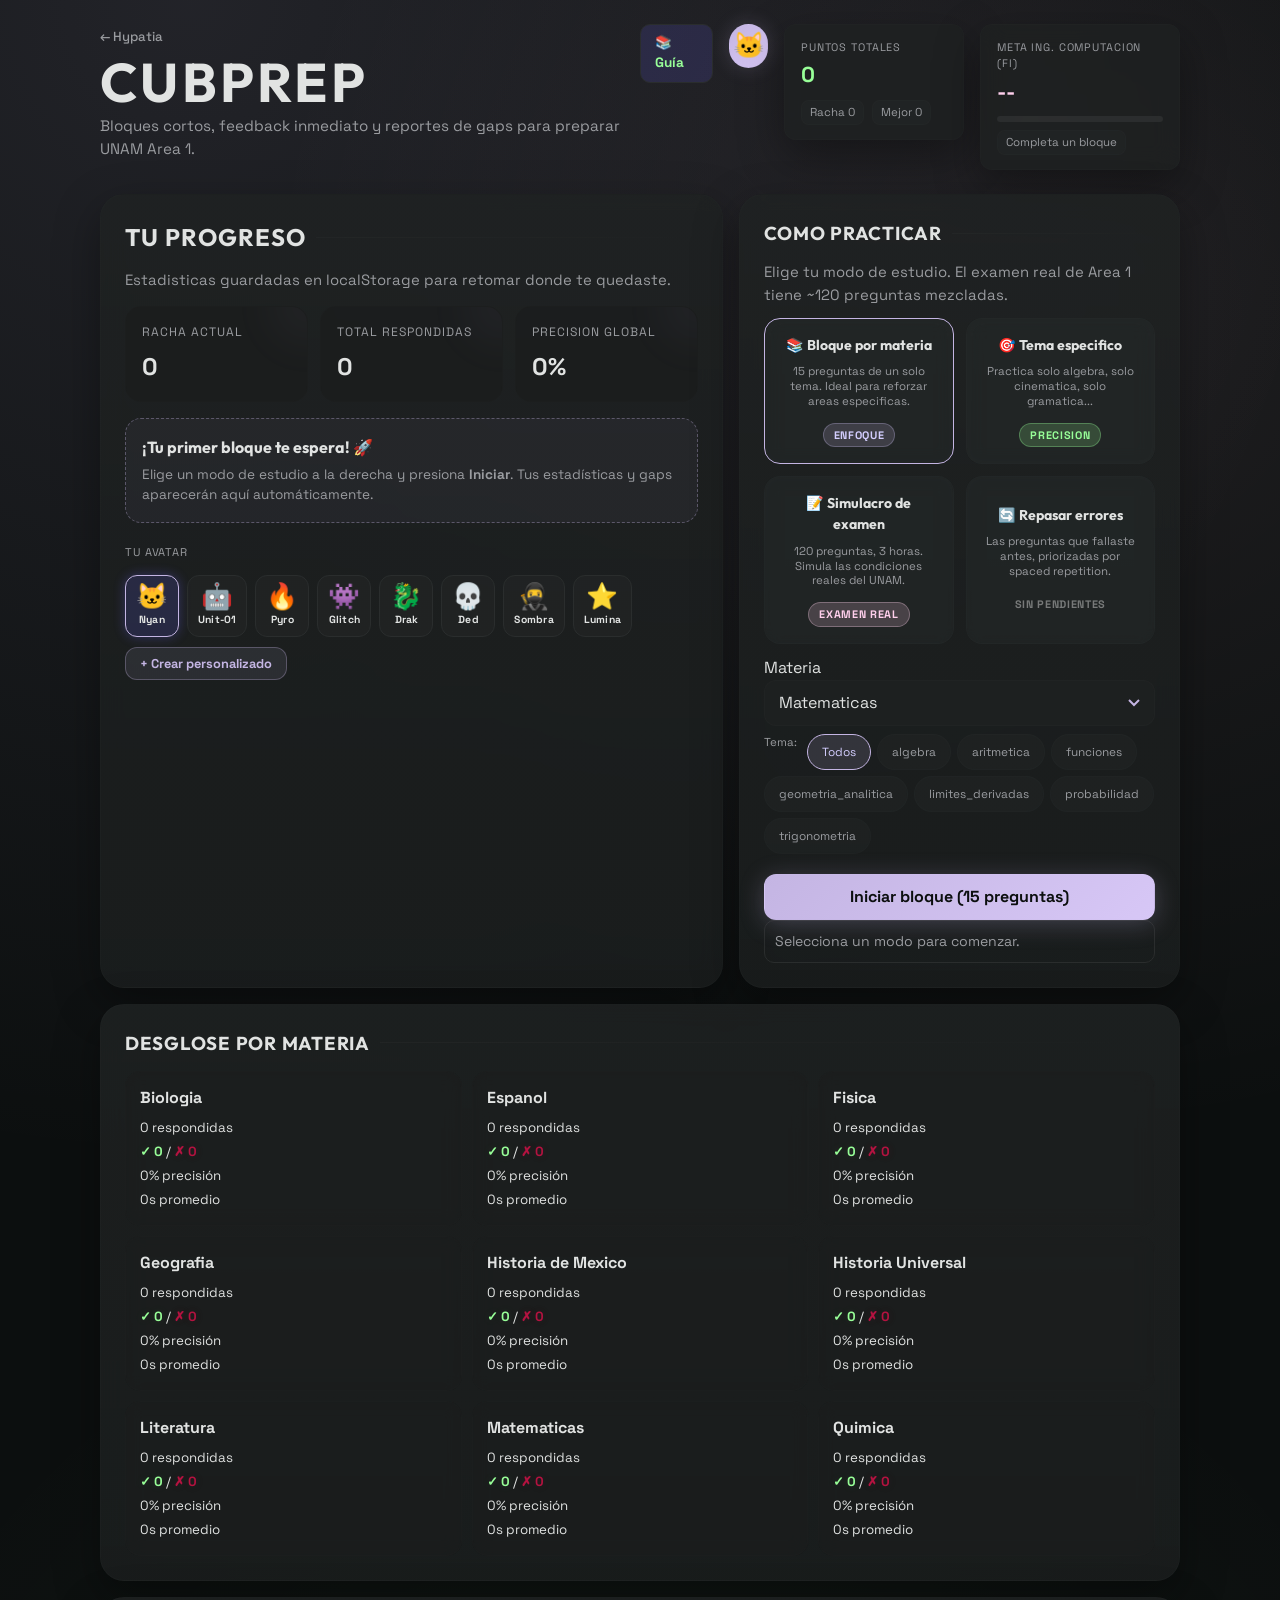
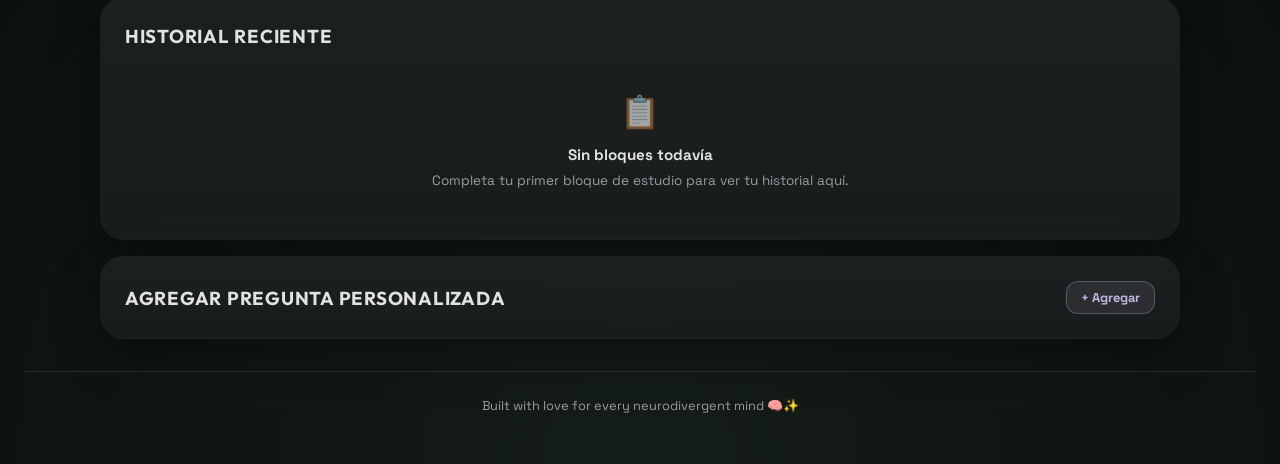
==== CubPrep/index.html @ 12e4cba6 "ref(engine): extraer motor compartido shared/engine.{css,js} Los tres módulos duplicaban el mismo en" ====
<!doctype html>
<html lang="es">
<head>
  <meta charset="UTF-8">
  <meta name="viewport" content="width=device-width, initial-scale=1.0">
  <title>CubPrep | UNAM Area 1</title>
  <link rel="icon" href="../favicon.ico" sizes="any">
  <link rel="icon" href="../favicon.svg" type="image/svg+xml">
  <link rel="apple-touch-icon" href="../apple-touch-icon.png">
  <link rel="preconnect" href="https://fonts.googleapis.com">
  <link rel="preconnect" href="https://fonts.gstatic.com" crossorigin>
  <link href="https://fonts.googleapis.com/css2?family=Outfit:wght@900&family=Space+Grotesk:wght@400;500;700&display=swap" rel="stylesheet">
  <link rel="stylesheet" href="../shared/engine.css">
</head>
<body>
  <div class="app-shell">
    <header class="topbar">
      <div class="brand">
        <a href="../index.html" class="back-home-link">← Hypatia</a>
        <h1><a href="../index.html">CubPrep</a></h1>
        <p>Bloques cortos, feedback inmediato y reportes de gaps para preparar UNAM Area 1.</p>
      </div>
      <a href="study-guide.html" class="study-guide-link" title="Guía de Estudio con Videos" target="_blank">📚 Guía</a>
      <div id="topbar-avatar" class="topbar-avatar" title="Tu avatar" aria-hidden="true">🐱</div>
      <div class="points-chip">
        <small>Puntos totales</small>
        <strong id="top-total-points">0</strong>
        <div class="chip-row">
          <span id="top-streak-pill" class="chip-pill">Racha 0</span>
          <span id="top-best-pill" class="chip-pill">Mejor 0</span>
        </div>
      </div>
      <div class="target-chip">
        <small>Meta Ing. Computacion (FI)</small>
        <strong id="target-score">--</strong>
        <div class="target-bar">
          <div id="target-bar-fill" class="target-bar-fill low"></div>
        </div>
        <div class="chip-row">
          <span id="target-label" class="chip-pill">Completa un bloque</span>
        </div>
      </div>
    </header>

    <main>
      <section id="home-screen" class="screen active">
        <div class="grid">
          <article class="panel summary-panel">
            <h2>Tu progreso</h2>
            <p>Estadisticas guardadas en localStorage para retomar donde te quedaste.</p>
            <div class="stats-grid">
              <div class="stat-card">
                <span>Racha actual</span>
                <strong id="stat-streak">0</strong>
              </div>
              <div class="stat-card">
                <span>Total respondidas</span>
                <strong id="stat-answered">0</strong>
              </div>
              <div class="stat-card">
                <span>Precision global</span>
                <strong id="stat-accuracy">0%</strong>
              </div>
            </div>
            <div id="onboarding-nudge" class="onboarding-nudge" style="display:none;">
              <h4>¡Tu primer bloque te espera! 🚀</h4>
              <p>Elige un modo de estudio a la derecha y presiona <strong>Iniciar</strong>. Tus estadísticas y gaps aparecerán aquí automáticamente.</p>
            </div>

            <!-- Avatar picker -->
            <div style="margin-top:16px;">
              <small style="color:var(--muted);text-transform:uppercase;letter-spacing:0.08em;font-size:0.7rem;">Tu avatar</small>
              <div id="avatar-picker" class="avatar-picker"></div>

              <!-- Custom avatar creator -->
              <div id="custom-avatar-creator" class="custom-avatar-creator" style="display:none;">
                <h4>✨ Crear avatar personalizado</h4>
                <div class="custom-avatar-controls">
                  <input id="custom-avatar-emoji" class="emoji-input" type="text" maxlength="2" value="🐱" placeholder="🐱">
                  <input id="custom-avatar-name" class="name-input" type="text" maxlength="20" placeholder="Nombre de tu avatar">
                  <button id="randomize-name-btn" class="randomize-btn" type="button">🎲 Aleatorio</button>
                  <button id="apply-custom-avatar-btn" class="apply-avatar-btn" type="button">Aplicar</button>
                </div>
                <!-- Quick emoji grid -->
                <div id="emoji-grid" class="emoji-grid"></div>
              </div>

              <button id="toggle-custom-avatar-btn" class="toggle-btn" style="margin-top:10px;" type="button">+ Crear personalizado</button>
            </div>

            <div id="trend-section" style="margin-top:14px;display:none;">
              <small style="color:var(--muted);text-transform:uppercase;letter-spacing:0.08em;font-size:0.7rem;">Tendencia (ultimos 5 bloques)</small>
              <div id="trend-bars" style="display:flex;gap:4px;align-items:flex-end;height:32px;margin-top:6px;"></div>
              <div id="trend-values" style="display:flex;gap:4px;margin-top:4px;"></div>
            </div>
            <div id="weakness-section" style="margin-top:14px;display:none;">
              <small style="color:var(--muted);text-transform:uppercase;letter-spacing:0.08em;font-size:0.7rem;">Temas debiles</small>
              <ul id="weakness-list" class="list" style="margin-top:6px;"></ul>
            </div>

            <!-- Gap visualization by subject -->
            <div id="gap-section" style="margin-top:16px;display:none;">
              <small style="color:var(--muted);text-transform:uppercase;letter-spacing:0.08em;font-size:0.7rem;">Precision por materia</small>
              <div id="gap-chart" class="gap-chart"></div>
            </div>

            <!-- Study recommendations -->
            <div id="recommendations-section" style="margin-top:16px;display:none;">
              <small style="color:var(--muted);text-transform:uppercase;letter-spacing:0.08em;font-size:0.7rem;">Recomendaciones de estudio</small>
              <div id="recommendations-list"></div>
            </div>

            <div id="mock-section" style="margin-top:14px;display:none;">
              <small style="color:var(--muted);text-transform:uppercase;letter-spacing:0.08em;font-size:0.7rem;">Simulacros de examen (meta: 105)</small>
              <div id="mock-bars" style="display:flex;gap:6px;align-items:flex-end;height:48px;margin-top:6px;position:relative;"></div>
              <div id="mock-values" style="display:flex;gap:6px;margin-top:4px;"></div>
            </div>
          </article>

          <article class="panel start-panel">
            <h3>Como practicar</h3>
            <p>Elige tu modo de estudio. El examen real de Area 1 tiene ~120 preguntas mezcladas.</p>

            <div class="mode-cards">
              <div class="mode-card" data-mode="subject">
                <h4>📚 Bloque por materia</h4>
                <p>15 preguntas de un solo tema. Ideal para reforzar areas especificas.</p>
                <span class="mode-badge blue">Enfoque</span>
              </div>
              <div class="mode-card" data-mode="topic">
                <h4>🎯 Tema especifico</h4>
                <p>Practica solo algebra, solo cinematica, solo gramatica...</p>
                <span class="mode-badge green">Precision</span>
              </div>
              <div class="mode-card" data-mode="mock">
                <h4>📝 Simulacro de examen</h4>
                <p>120 preguntas, 3 horas. Simula las condiciones reales del UNAM.</p>
                <span class="mode-badge pink">Examen real</span>
              </div>
              <div class="mode-card" data-mode="review">
                <h4>🔄 Repasar errores</h4>
                <p>Las preguntas que fallaste antes, priorizadas por spaced repetition.</p>
                <span class="mode-badge yellow" id="review-count-badge">0 pendientes</span>
              </div>
            </div>

            <!-- Subject selector for mode "subject" -->
            <form id="start-form" style="margin-top:12px;">
              <div id="subject-select-area">
                <label>
                  Materia
                  <select id="start-materia" required></select>
                </label>
                <!-- Topic chips appear here when a subject is selected -->
                <div id="topic-filter-area" class="topic-chips" style="margin-top:8px;"></div>
              </div>

              <button type="submit" class="btn-primary" style="margin-top:10px;">Iniciar bloque (15 preguntas)</button>
            </form>

            <div id="start-status" class="status">Selecciona un modo para comenzar.</div>
          </article>

          <article class="panel subject-panel">
            <h3>Desglose por materia</h3>
            <div id="subject-stats" class="subject-grid"></div>
          </article>

          <article class="panel history-panel">
            <h3>Historial reciente</h3>
            <div id="history-list" class="history-grid"></div>
          </article>

          <article class="panel custom-panel">
            <div style="display:flex;align-items:center;justify-content:space-between;gap:10px;">
              <h3 style="margin:0;">Agregar pregunta personalizada</h3>
              <button id="toggle-custom-form" type="button" class="toggle-btn" aria-expanded="false">+ Agregar</button>
            </div>
            <div id="custom-form-body" style="display:none;margin-top:10px;animation:slide-up-in 320ms var(--ease-out-quart) both;">
            <p>Cada pregunta debe tener explicacion. Se guarda en localStorage y se suma al banco.</p>
            <form id="custom-question-form">
              <div class="form-row">
                <label>
                  Materia
                  <select id="custom-materia" required></select>
                </label>
                <label>
                  Tema
                  <input id="custom-tema" type="text" maxlength="40" required placeholder="ej. algebra">
                </label>
              </div>
              <div class="form-row">
                <label>
                  Dificultad (1-3)
                  <select id="custom-dificultad" required>
                    <option value="1">1 - Facil</option>
                    <option value="2" selected>2 - Media</option>
                    <option value="3">3 - Dificil</option>
                  </select>
                </label>
                <label>
                  Correcta (0-3)
                  <select id="custom-correcta" required>
                    <option value="0">0 (opcion A)</option>
                    <option value="1">1 (opcion B)</option>
                    <option value="2">2 (opcion C)</option>
                    <option value="3">3 (opcion D)</option>
                  </select>
                </label>
              </div>

              <label>
                Pregunta
                <textarea id="custom-pregunta" required placeholder="Escribe una pregunta estilo UNAM"></textarea>
              </label>

              <div class="form-row">
                <label>
                  Opcion A
                  <input id="custom-op-a" type="text" required>
                </label>
                <label>
                  Opcion B
                  <input id="custom-op-b" type="text" required>
                </label>
              </div>
              <div class="form-row">
                <label>
                  Opcion C
                  <input id="custom-op-c" type="text" required>
                </label>
                <label>
                  Opcion D
                  <input id="custom-op-d" type="text" required>
                </label>
              </div>

              <label>
                Explicacion
                <textarea id="custom-explicacion" required placeholder="Por que esa es la opcion correcta"></textarea>
              </label>

              <label>
                Analisis de distractores (opcional, uno por linea, formato: "B|razon")
                <textarea id="custom-distractores" placeholder="B|No aplica porque...&#10;C|Este seria el resultado si...&#10;D|Confunde el concepto con..."></textarea>
              </label>

              <label>
                Tip (opcional)
                <input id="custom-tip" type="text" placeholder="Atajo o pista para recordar">
              </label>

              <button type="submit" class="btn-secondary">Guardar pregunta</button>
            </form>
            <div id="custom-status" class="status">Tus preguntas personalizadas se incluyen en nuevos bloques.</div>
            </div><!-- /custom-form-body -->
          </article>
        </div>
      </section>

      <section id="quiz-screen" class="screen">
        <article class="panel">
          <div style="margin-bottom:12px;">
            <button id="quiz-back-home-btn" class="btn-secondary" style="width:auto;padding:6px 14px;font-size:0.8rem;" type="button">← Home</button>
          </div>
          <div class="quiz-head">
            <div class="meta-line">
              <span id="quiz-progress">Pregunta 1 / 15</span>
              <span id="quiz-materia">Materia</span>
              <span id="quiz-combo" class="combo">Combo x0</span>
              <span id="quiz-streak-fire" class="streak-fire" aria-label="Racha actual">🔥 0</span>
              <div class="timer-container">
                <div class="timer-ring">
                  <svg width="32" height="32">
                    <circle class="timer-ring-bg" cx="16" cy="16" r="13"></circle>
                    <circle id="timer-ring-fill" class="timer-ring-fill" cx="16" cy="16" r="13"
                      stroke-dasharray="81.68"
                      stroke-dashoffset="0"></circle>
                  </svg>
                </div>
                <span class="timer" id="quiz-timer">0s</span>
                <span id="speed-badge" class="speed-badge" style="display:none;"></span>
              </div>
            </div>
            <div id="quiz-progress-label" class="quiz-progress-label">0 / 0</div>
            <div class="progress-track">
              <div id="quiz-progress-fill" class="progress-fill"></div>
            </div>
          </div>

          <article id="question-card" class="quiz-card">
            <div id="question-type-badge" class="question-type-badge" style="display:none;"></div>
            <h2 id="quiz-question">Pregunta</h2>
            <div id="learning-objective" class="learning-objective" style="display:none;">
              <strong>Objetivo de aprendizaje:</strong>
              <span id="learning-objective-text"></span>
            </div>
            <div id="quiz-options" class="options"></div>
            <p id="quiz-tip" class="tip"></p>

            <div id="quiz-feedback" class="feedback">
              <h3 id="feedback-title">Feedback</h3>
              <p id="feedback-message"></p>
              <p id="feedback-explanation"></p>
              <small id="feedback-meta"></small>

              <!-- ADHD-friendly: Extended pedagogical feedback -->
              <div id="explanation-correct-section" class="explanation-section correct-reason" style="display:none;">
                <h4>¿Por qué es correcta?</h4>
                <p id="explanation-correct-text"></p>
              </div>

              <div id="explanation-distractors-section" class="explanation-section distractor-analysis" style="display:none;">
                <h4>Análisis de distractores</h4>
                <ul id="explanation-distractors-list"></ul>
              </div>

              <!-- Video references from NotebookLM -->
              <div id="video-ref-section" class="explanation-section video-references" style="display:none;">
                <h4>📹 Aprende más con videos</h4>
                <div id="video-ref-list"></div>
              </div>

              <!-- Report wrong answer button -->
              <div id="report-answer-section" class="report-answer-bar" style="display:none;">
                <button id="report-answer-btn" class="btn-report">
                  🚩 ¿Respuesta incorrecta en el banco?
                </button>
                <small id="report-answer-status" style="display:none;"></small>
              </div>
            </div>
          </article>

          <div class="quiz-actions">
            <small class="kbd-hint">Atajos: 1-4 o A-D para responder, Enter para siguiente.</small>
            <button id="next-question-btn" class="btn-primary" disabled>Siguiente</button>
          </div>
        </article>
      </section>

      <section id="report-screen" class="screen">
        <article class="panel">
          <h2>Reporte del bloque</h2>
          <p id="report-summary">Resumen...</p>

          <div class="report-grid">
            <div class="report-box">
              <small>Precision</small>
              <h3 id="report-accuracy">0%</h3>
            </div>
            <div class="report-box">
              <small>Tiempo promedio</small>
              <h3 id="report-avg-time">0s</h3>
            </div>
            <div class="report-box">
              <small>Puntos del bloque</small>
              <h3 id="report-points">0</h3>
            </div>
          </div>
          <div id="report-banner" class="report-banner" style="display:none;"></div>

          <div class="grid">
            <article class="panel" style="grid-column: span 6;">
              <h3>Temas con mayor tiempo</h3>
              <ul id="report-slow-topics" class="list"></ul>
            </article>
            <article class="panel" style="grid-column: span 6;">
              <h3>Temas con mas errores</h3>
              <ul id="report-wrong-topics" class="list"></ul>
            </article>
          </div>

          <div id="topic-breakdown-section" style="display:none;margin-top:16px;">
            <small style="color:var(--muted);text-transform:uppercase;letter-spacing:0.08em;font-size:0.7rem;">Por tema — peor a mejor</small>
            <ul id="topic-breakdown-list" class="list" style="margin-top:8px;"></ul>
          </div>

          <div class="quiz-actions">
            <button id="retry-btn" class="btn-secondary">Repetir</button>
            <button id="back-home-btn" class="btn-primary">Volver al home</button>
          </div>
        </article>
      </section>
    </main>
  </div>

  <div id="toast" class="toast" role="status" aria-live="polite"></div>
  <div id="xp-pop" class="xp-pop" aria-hidden="true"></div>
  <div id="confetti-layer" class="confetti-layer" aria-hidden="true"></div>

  <!-- Questions loader - loads split files by materia -->
  <script src="./questions_by_materia/matematicas.js"></script>
  <script src="./questions_by_materia/fisica.js"></script>
  <script src="./questions_by_materia/quimica.js"></script>
  <script src="./questions_by_materia/espanol.js"></script>
  <script src="./questions_by_materia/biologia.js"></script>
  <script src="./questions_by_materia/literatura.js"></script>
  <script src="./questions_by_materia/geografia.js"></script>
  <script src="./questions_by_materia/historia_mx.js"></script>
  <script src="./questions_by_materia/historia_uni.js"></script>
  <script src="./questions_by_materia/filosofia.js"></script>
  <script src="./questions_by_materia/general.js"></script>
  <script src="./questions_by_materia/loader.js"></script>
  <script src="./enhanced_explanations.js"></script>
  <script src="./video_refs.js"></script>
  <script src="./module.js"></script>
  <script src="../shared/engine.js"></script>

  <footer style="text-align:center;padding:24px 16px;color:var(--muted);font-size:0.8rem;border-top:1px solid var(--border);margin-top:32px;">
    Built with love for every neurodivergent mind 🧠✨
  </footer>
</body>
</html>
---- shared/engine.css ----
:root {
      --bg: #0c0f0f;
      --panel: #1a1d1d;
      --panel-2: #1f2222;
      --text: #e1e3e2;
      --muted: #9a9ca0;
      --accent: #C4B5E3;
      --accent-2: #ffcfec;
      --accent-3: #98FF98;
      --danger: #b41340;
      --success: #98FF98;
      --border: #2a2d2d;
      --shadow: 0 16px 45px rgba(0, 0, 0, 0.35);
      --glow-lavender: 0 0 24px rgba(196, 181, 227, 0.2);
    }

    * {
      box-sizing: border-box;
      margin: 0;
      padding: 0;
    }

    body {
      font-family: "Space Grotesk", sans-serif;
      background:
        radial-gradient(circle at 15% 0%, rgba(196, 181, 227, 0.12) 0%, transparent 50%),
        radial-gradient(circle at 85% 15%, rgba(255, 207, 236, 0.08) 0%, transparent 40%),
        radial-gradient(circle at 50% 100%, rgba(152, 255, 152, 0.06) 0%, transparent 40%),
        var(--bg);
      color: var(--text);
      min-height: 100vh;
      line-height: 1.5;
      padding: 24px;
    }

    .app-shell {
      max-width: 1080px;
      margin: 0 auto;
      position: relative;
    }

    .topbar {
      display: flex;
      justify-content: space-between;
      align-items: flex-start;
      gap: 16px;
      margin-bottom: 24px;
    }

    .brand h1 {
      font-family: "Outfit", sans-serif;
      font-size: clamp(2rem, 4.6vw, 3.4rem);
      letter-spacing: 0.06em;
      line-height: 1;
      margin-bottom: 6px;
      text-transform: uppercase;
    }

    .brand h1 a {
      color: inherit;
      text-decoration: none;
      transition: opacity 150ms ease;
    }

    .brand h1 a:hover {
      opacity: 0.75;
    }

    .brand p {
      color: var(--muted);
      max-width: 60ch;
      font-size: 0.95rem;
    }

    .back-home-link {
      display: inline-flex;
      align-items: center;
      gap: 6px;
      color: var(--muted);
      text-decoration: none;
      font-size: 0.82rem;
      font-weight: 500;
      margin-bottom: 8px;
      transition: color 150ms ease;
    }

    .back-home-link:hover {
      color: var(--accent-3);
    }

    .points-chip {
      background: rgba(31, 34, 34, 0.7);
      backdrop-filter: blur(12px);
      border: 1px solid rgba(42, 45, 45, 0.2);
      border-radius: 0.75rem;
      padding: 14px 16px;
      min-width: 180px;
      box-shadow: var(--shadow);
      position: relative;
      overflow: hidden;
    }

    .target-chip {
      background: rgba(31, 34, 34, 0.7);
      backdrop-filter: blur(12px);
      border: 1px solid rgba(42, 45, 45, 0.2);
      border-radius: 0.75rem;
      padding: 14px 16px;
      min-width: 200px;
      box-shadow: var(--shadow);
      position: relative;
      overflow: hidden;
    }

    .target-chip small {
      display: block;
      color: var(--muted);
      margin-bottom: 4px;
      text-transform: uppercase;
      letter-spacing: 0.08em;
      font-size: 0.68rem;
    }

    .target-chip strong {
      font-size: 1.35rem;
      color: var(--accent-2);
    }

    .target-bar {
      margin-top: 8px;
      height: 6px;
      background: rgba(255, 255, 255, 0.06);
      border-radius: 999px;
      overflow: hidden;
    }

    .target-bar-fill {
      height: 100%;
      width: 0;
      border-radius: 999px;
      transition: width 300ms ease, background-color 300ms ease;
    }

    .target-bar-fill.low {
      background: var(--danger);
    }

    .target-bar-fill.mid {
      background: #fbbf24;
    }

    .target-bar-fill.high {
      background: var(--accent-3);
    }

    .points-chip small {
      display: block;
      color: var(--muted);
      margin-bottom: 4px;
      text-transform: uppercase;
      letter-spacing: 0.08em;
      font-size: 0.68rem;
    }

    .points-chip strong {
      font-size: 1.35rem;
      color: var(--accent-3);
    }

    .chip-row {
      display: flex;
      gap: 8px;
      margin-top: 8px;
      flex-wrap: wrap;
    }

    .chip-pill {
      border: 1px solid rgba(42, 45, 45, 0.25);
      border-radius: 0.5rem;
      padding: 3px 8px;
      font-size: 0.72rem;
      color: var(--muted);
      background: rgba(42, 45, 45, 0.3);
    }

    .chip-pill.hot {
      border-color: rgba(152, 255, 152, 0.4);
      color: #98FF98;
      animation: pulse 700ms ease;
    }

    .study-guide-link {
      background: rgba(108, 99, 255, 0.15);
      border: 1px solid var(--border);
      border-radius: 10px;
      padding: 8px 14px;
      text-decoration: none;
      font-weight: 700;
      font-size: 0.85rem;
      color: var(--accent-3);
      transition: all 0.2s;
    }

    .study-guide-link:hover {
      background: var(--accent);
      color: white;
    }

    .video-references {
      border-left: 3px solid var(--accent-2);
      background: rgba(255, 107, 157, 0.05);
      padding: 12px;
      border-radius: 8px;
      margin-top: 12px;
    }

    .video-references h4 {
      color: var(--accent-2);
      margin-bottom: 8px;
      font-size: 0.95rem;
    }

    .video-ref-item {
      display: flex;
      align-items: center;
      gap: 8px;
      padding: 6px 0;
    }

    .video-ref-item a {
      color: var(--accent-3);
      text-decoration: none;
      font-weight: 600;
      font-size: 0.85rem;
    }

    .video-ref-item a:hover {
      text-decoration: underline;
    }

    .video-ref-item .channel {
      color: var(--muted);
      font-size: 0.75rem;
    }

    .screen {
      display: none;
      animation: fade-in 240ms ease;
    }

    .screen.active {
      display: block;
    }

    .grid {
      display: grid;
      grid-template-columns: repeat(12, 1fr);
      gap: 16px;
      margin-bottom: 16px;
    }

    .panel {
      background: linear-gradient(180deg, rgba(31, 34, 34, 0.85), rgba(26, 29, 29, 0.95));
      backdrop-filter: blur(12px);
      border: 1px solid rgba(42, 45, 45, 0.2);
      border-radius: 1.5rem;
      padding: 24px;
      box-shadow: var(--shadow);
      transition: border-color 200ms ease, box-shadow 200ms ease;
    }

    .panel:hover {
      border-color: rgba(196, 181, 227, 0.15);
    }

    .panel h2,
    .panel h3 {
      font-family: "Outfit", sans-serif;
      letter-spacing: 0.04em;
      margin-bottom: 14px;
      text-transform: uppercase;
      display: flex;
      align-items: center;
      gap: 10px;
    }

    .panel h2::after,
    .panel h3::after {
      content: "";
      flex: 1;
      height: 1px;
      background: linear-gradient(to right, rgba(42, 45, 45, 0.4), transparent);
    }

    .panel p {
      color: var(--muted);
      font-size: 0.93rem;
    }

    .stats-grid {
      display: grid;
      grid-template-columns: repeat(3, minmax(0, 1fr));
      gap: 12px;
      margin-top: 14px;
    }

    .stat-card {
      background: rgba(27, 29, 29, 0.6);
      border: 1px solid rgba(42, 45, 45, 0.1);
      border-radius: 1rem;
      padding: 16px;
      transition: all 200ms ease;
      position: relative;
      overflow: hidden;
    }

    .stat-card::before {
      content: "";
      position: absolute;
      top: -40px;
      right: -40px;
      width: 80px;
      height: 80px;
      background: var(--accent);
      opacity: 0.04;
      border-radius: 50%;
      filter: blur(24px);
      transition: opacity 200ms ease;
    }

    .stat-card:hover::before {
      opacity: 0.08;
    }

    .stat-card:hover {
      transform: translateY(-2px);
      border-color: rgba(196, 181, 227, 0.2);
    }

    .stat-card span {
      display: block;
      color: var(--muted);
      font-size: 0.76rem;
      text-transform: uppercase;
      letter-spacing: 0.08em;
      margin-bottom: 8px;
    }

    .stat-card strong {
      font-size: 1.5rem;
      color: var(--text);
      font-weight: 900;
    }

    .start-panel {
      grid-column: span 5;
    }

    .summary-panel {
      grid-column: span 7;
    }

    .custom-panel,
    .history-panel,
    .subject-panel {
      grid-column: span 12;
    }

    .subject-grid,
    .history-grid {
      display: grid;
      grid-template-columns: repeat(3, minmax(0, 1fr));
      gap: 10px;
      margin-top: 12px;
    }

    .subject-item,
    .history-item {
      border: 1px solid rgba(42, 45, 45, 0.15);
      border-radius: 1rem;
      padding: 14px;
      background: rgba(27, 29, 29, 0.5);
      backdrop-filter: blur(8px);
      transition: all 200ms ease;
    }

    .history-item:hover {
      border-color: rgba(196, 181, 227, 0.2);
      transform: translateY(-1px);
    }

    .subject-item strong,
    .history-item strong {
      display: block;
      margin-bottom: 5px;
    }

    .history-item small {
      color: var(--muted);
    }

    form {
      display: grid;
      gap: 10px;
      margin-top: 12px;
    }

    .form-row {
      display: grid;
      gap: 10px;
      grid-template-columns: repeat(2, minmax(0, 1fr));
    }

    input,
    textarea,
    button {
      border-radius: 0.75rem;
      border: 1px solid rgba(42, 45, 45, 0.3);
      background: rgba(53, 56, 56, 0.5);
      color: var(--text);
      font: inherit;
      padding: 10px 14px;
      width: 100%;
      transition: border-color 150ms ease, box-shadow 150ms ease;
    }

    select {
      border-radius: 0.75rem;
      border: 1px solid rgba(42, 45, 45, 0.3);
      background: rgba(31, 34, 34, 0.85);
      color: var(--text);
      font: inherit;
      padding: 10px 14px;
      width: 100%;
      cursor: pointer;
      transition: border-color 150ms ease, box-shadow 150ms ease;
      appearance: none;
      -webkit-appearance: none;
      -moz-appearance: none;
      background-image: url("data:image/svg+xml,%3Csvg xmlns='http://www.w3.org/2000/svg' width='12' height='8'%3E%3Cpath d='M1 1l5 5 5-5' stroke='%23C4B5E3' stroke-width='2' fill='none'/%3E%3C/svg%3E");
      background-repeat: no-repeat;
      background-position: right 14px center;
      padding-right: 36px;
    }

    select option {
      background: #1f2222;
      color: var(--text);
      padding: 8px;
    }

    input:focus,
    select:focus,
    textarea:focus,
    button:focus {
      outline: none;
      border-color: var(--accent);
      box-shadow: 0 0 0 2px rgba(196, 181, 227, 0.2);
    }

    button {
      cursor: pointer;
      font-weight: 700;
      transition: transform 120ms ease, background-color 120ms ease;
    }

    button:disabled {
      opacity: 0.5;
      cursor: not-allowed;
      transform: none;
    }

    .btn-primary {
      background: linear-gradient(135deg, var(--accent), #d7c7f6);
      border-color: transparent;
      color: #0c0f0f;
      box-shadow: 0 4px 24px rgba(196, 181, 227, 0.25);
      transition: transform 120ms ease, box-shadow 120ms ease;
    }

    .btn-primary:hover {
      transform: translateY(-1px) scale(1.01);
      box-shadow: 0 8px 32px rgba(196, 181, 227, 0.35);
    }

    .btn-primary:active {
      transform: scale(0.98);
    }

    .btn-secondary {
      background: rgba(255, 255, 255, 0.05);
      border: 1px solid rgba(42, 45, 45, 0.3);
    }

    .btn-secondary:hover {
      transform: translateY(-1px);
      border-color: var(--accent);
    }

    .status {
      border-radius: 10px;
      border: 1px solid var(--border);
      padding: 10px;
      font-size: 0.88rem;
      color: var(--muted);
    }

    .status.success {
      border-color: rgba(0, 212, 170, 0.55);
      color: #b0ffe8;
    }

    .status.error {
      border-color: rgba(255, 93, 115, 0.52);
      color: #ffc8d2;
    }

    .quiz-head {
      display: grid;
      gap: 8px;
      margin-bottom: 14px;
    }

    .meta-line {
      display: flex;
      justify-content: space-between;
      align-items: center;
      gap: 12px;
      flex-wrap: wrap;
      color: var(--muted);
      font-size: 0.93rem;
    }

    .timer {
      font-weight: 700;
      color: var(--accent-3);
    }

    .timer.simulacro {
      font-family: "Space Grotesk", monospace;
      font-size: 1.1rem;
      font-weight: 700;
    }

    .timer.simulacro.warn {
      color: #ffd166;
    }

    .timer.simulacro.critical {
      color: #ff4757;
      animation: pulse 500ms ease infinite;
    }

    .timer.warn {
      color: var(--accent-2);
    }

    .timer.critical {
      color: var(--danger);
      animation: pulse 500ms ease infinite;
    }

    /* Enhanced timer display */
    .timer-container {
      display: flex;
      align-items: center;
      gap: 8px;
    }

    .timer-ring {
      width: 32px;
      height: 32px;
      position: relative;
    }

    .timer-ring svg {
      transform: rotate(-90deg);
    }

    .timer-ring-bg {
      fill: none;
      stroke: rgba(255, 255, 255, 0.08);
      stroke-width: 3;
    }

    .timer-ring-fill {
      fill: none;
      stroke: var(--accent-3);
      stroke-width: 3;
      stroke-linecap: round;
      transition: stroke-dashoffset 1s linear, stroke 300ms ease;
    }

    .timer-ring-fill.warn {
      stroke: var(--accent-2);
    }

    .timer-ring-fill.critical {
      stroke: var(--danger);
    }

    .speed-badge {
      font-size: 0.68rem;
      padding: 2px 6px;
      border-radius: 0.5rem;
      background: rgba(42, 45, 45, 0.3);
      color: var(--muted);
      text-transform: uppercase;
      letter-spacing: 0.06em;
    }

    .speed-badge.fast {
      background: rgba(152, 255, 152, 0.12);
      color: var(--accent-3);
    }

    .speed-badge.slow {
      background: rgba(180, 19, 64, 0.12);
      color: var(--accent-2);
    }

    .progress-track {
      width: 100%;
      height: 10px;
      background: #1a1a2e;
      border-radius: 999px;
      overflow: hidden;
      border: 1px solid var(--border);
    }

    .progress-fill {
      height: 100%;
      width: 0;
      background: linear-gradient(90deg, var(--accent), var(--accent-2), var(--accent-3));
      transition: width 200ms ease;
    }

    .quiz-card {
      border: 1px solid rgba(42, 45, 45, 0.2);
      border-radius: 1.5rem;
      padding: 22px;
      background: rgba(27, 29, 29, 0.5);
      backdrop-filter: blur(8px);
      margin-bottom: 12px;
      transition: border-color 200ms ease;
    }

    .quiz-card:hover {
      border-color: rgba(196, 181, 227, 0.15);
    }

    .quiz-card h2 {
      font-size: clamp(1.12rem, 3.1vw, 1.36rem);
      margin-bottom: 12px;
    }

    .options {
      display: grid;
      gap: 10px;
    }

    .option {
      text-align: left;
      background: rgba(42, 45, 45, 0.3);
      border: 1px solid rgba(42, 45, 45, 0.25);
      color: var(--text);
      border-radius: 0.75rem;
      padding: 12px 14px;
      transition: transform 120ms ease, border-color 120ms ease, background-color 120ms ease, box-shadow 120ms ease;
    }

    .option:hover {
      transform: translateY(-1px) scale(1.005);
      border-color: rgba(196, 181, 227, 0.5);
      background: rgba(196, 181, 227, 0.06);
      box-shadow: 0 2px 12px rgba(196, 181, 227, 0.1);
    }

    .option:disabled {
      opacity: 1;
    }

    .option.correct {
      border-color: rgba(152, 255, 152, 0.5);
      background: rgba(152, 255, 152, 0.12);
      box-shadow: 0 0 16px rgba(152, 255, 152, 0.15);
    }

    .option.wrong {
      border-color: rgba(180, 19, 64, 0.6);
      background: rgba(180, 19, 64, 0.12);
      box-shadow: 0 0 16px rgba(180, 19, 64, 0.1);
    }

    .tip {
      margin-top: 12px;
      border-left: 3px solid var(--accent-3);
      padding-left: 10px;
      color: #bcffef;
      font-size: 0.92rem;
    }

    .feedback {
      margin-top: 12px;
      border-radius: 12px;
      border: 1px solid var(--border);
      padding: 12px;
      background: rgba(255, 255, 255, 0.015);
      display: none;
      gap: 6px;
    }

    .feedback.visible {
      display: grid;
    }

    .feedback.success {
      border-color: rgba(0, 212, 170, 0.45);
      background: rgba(0, 212, 170, 0.12);
    }

    .feedback.error {
      border-color: rgba(255, 93, 115, 0.45);
      background: rgba(255, 93, 115, 0.12);
    }

    .feedback h3 {
      font-family: "Outfit", sans-serif;
      letter-spacing: 0.02em;
    }

    .feedback small {
      color: var(--muted);
    }

    /* ADHD-friendly: Question type badge */
    .question-type-badge {
      display: inline-block;
      background: linear-gradient(135deg, rgba(196, 181, 227, 0.18), rgba(152, 255, 152, 0.14));
      border: 1px solid rgba(196, 181, 227, 0.35);
      border-radius: 0.5rem;
      padding: 5px 12px;
      font-size: 0.72rem;
      font-weight: 700;
      text-transform: uppercase;
      letter-spacing: 0.08em;
      color: #d4ceff;
      margin-bottom: 10px;
    }

    .question-type-badge.type-analisis {
      background: linear-gradient(135deg, rgba(196, 181, 227, 0.22), rgba(196, 181, 227, 0.12));
      border-color: rgba(196, 181, 227, 0.45);
      color: #d4ceff;
    }

    .question-type-badge.type-concepto {
      background: linear-gradient(135deg, rgba(255, 207, 236, 0.18), rgba(255, 207, 236, 0.1));
      border-color: rgba(255, 207, 236, 0.4);
      color: var(--accent-2);
    }

    .question-type-badge.type-aplicacion {
      background: linear-gradient(135deg, rgba(152, 255, 152, 0.18), rgba(152, 255, 152, 0.1));
      border-color: rgba(152, 255, 152, 0.4);
      color: var(--accent-3);
    }

    /* ADHD-friendly: Extended pedagogical feedback */
    .explanation-section {
      margin-top: 14px;
      border-radius: 12px;
      border: 1px solid var(--border);
      padding: 14px;
      background: rgba(255, 255, 255, 0.025);
      animation: explanation-reveal 320ms ease-out forwards;
    }

    .explanation-section.correct-reason {
      border-left: 3px solid var(--accent-3);
      background: rgba(0, 212, 170, 0.06);
    }

    .explanation-section.distractor-analysis {
      border-left: 3px solid var(--accent);
      background: rgba(108, 99, 255, 0.06);
    }

    .explanation-section h4 {
      font-family: "Outfit", sans-serif;
      font-size: 0.88rem;
      font-weight: 700;
      letter-spacing: 0.02em;
      margin-bottom: 8px;
      color: var(--text);
    }

    .explanation-section p {
      color: #e0e4f8;
      font-size: 0.9rem;
      line-height: 1.6;
    }

    .explanation-section ul {
      list-style: none;
      padding: 0;
      margin: 0;
    }

    .explanation-section ul li {
      padding: 6px 0;
      border-bottom: 1px solid rgba(255, 255, 255, 0.04);
      color: #c8cce6;
      font-size: 0.86rem;
      line-height: 1.5;
    }

    .explanation-section ul li:last-child {
      border-bottom: none;
    }

    .explanation-section ul li strong {
      color: var(--accent-2);
      font-weight: 700;
    }

    /* Report wrong answer button */
    .report-answer-bar {
      margin-top: 12px;
      padding-top: 10px;
      border-top: 1px solid var(--border);
    }

    .btn-report {
      background: rgba(255, 107, 157, 0.1);
      color: var(--accent-2);
      border: 1px solid var(--accent-2);
      border-radius: 10px;
      padding: 8px 16px;
      font-family: "Space Grotesk", sans-serif;
      font-size: 0.82rem;
      cursor: pointer;
      transition: all 0.2s ease;
      width: 100%;
    }

    .btn-report:hover {
      background: rgba(255, 107, 157, 0.2);
      transform: translateY(-1px);
    }

    .btn-report:disabled {
      opacity: 0.5;
      cursor: not-allowed;
    }

    .btn-report.reported {
      background: rgba(255, 107, 157, 0.25);
      border-color: var(--accent-2);
    }

    #report-answer-status {
      display: block;
      margin-top: 6px;
      text-align: center;
      color: var(--accent-2);
      font-size: 0.78rem;
    }

    .explanation-fallback {
      color: var(--muted);
      font-style: italic;
      font-size: 0.85rem;
    }

    @keyframes explanation-reveal {
      from {
        opacity: 0;
        transform: translateY(8px);
      }
      to {
        opacity: 1;
        transform: translateY(0);
      }
    }

    .quiz-actions {
      display: flex;
      justify-content: space-between;
      align-items: center;
      gap: 10px;
      margin-top: 12px;
    }

    .kbd-hint {
      color: var(--muted);
      font-size: 0.8rem;
    }

    .combo {
      border: 1px solid rgba(42, 45, 45, 0.25);
      border-radius: 0.5rem;
      padding: 3px 9px;
      font-size: 0.75rem;
      color: var(--muted);
      background: rgba(42, 45, 45, 0.3);
    }

    .combo.hot {
      border-color: rgba(152, 255, 152, 0.5);
      color: #98FF98;
      background: rgba(152, 255, 152, 0.12);
      animation: pulse 620ms ease;
    }

    .report-grid {
      display: grid;
      grid-template-columns: repeat(3, minmax(0, 1fr));
      gap: 10px;
      margin: 12px 0;
    }

    .report-box {
      border: 1px solid rgba(42, 45, 45, 0.15);
      border-radius: 1rem;
      background: rgba(27, 29, 29, 0.5);
      backdrop-filter: blur(8px);
      padding: 14px;
      transition: border-color 200ms ease;
    }

    .report-box:hover {
      border-color: rgba(196, 181, 227, 0.2);
    }

    .list {
      display: grid;
      gap: 8px;
      margin-top: 10px;
    }

    .list li {
      list-style: none;
      border: 1px solid var(--border);
      border-radius: 10px;
      padding: 9px 10px;
      background: rgba(255, 255, 255, 0.02);
    }

    .toast {
      position: fixed;
      right: 20px;
      bottom: 20px;
      z-index: 999;
      background: rgba(31, 34, 34, 0.9);
      backdrop-filter: blur(16px);
      border: 1px solid rgba(42, 45, 45, 0.3);
      border-radius: 1rem;
      padding: 12px 14px;
      min-width: 220px;
      color: var(--text);
      opacity: 0;
      transform: translateY(8px);
      pointer-events: none;
      transition: opacity 180ms ease, transform 180ms ease;
    }

    .toast.show {
      opacity: 1;
      transform: translateY(0);
    }

    .xp-pop {
      position: fixed;
      right: 26px;
      top: 40px;
      z-index: 1000;
      background: rgba(0, 212, 170, 0.16);
      border: 1px solid rgba(0, 212, 170, 0.5);
      border-radius: 999px;
      padding: 6px 10px;
      font-size: 0.85rem;
      color: #b9ffe8;
      opacity: 0;
      transform: translateY(8px);
      pointer-events: none;
    }

    .xp-pop.show {
      animation: rise 760ms ease forwards;
    }

    /* Gap visualization chart */
    .gap-chart {
      display: grid;
      grid-template-columns: repeat(auto-fill, minmax(80px, 1fr));
      gap: 10px;
      margin-top: 12px;
    }

    .gap-bar {
      display: flex;
      flex-direction: column;
      align-items: center;
      gap: 4px;
    }

    .gap-bar-track {
      width: 100%;
      height: 60px;
      background: rgba(255, 255, 255, 0.04);
      border-radius: 6px;
      position: relative;
      overflow: hidden;
    }

    .gap-bar-fill {
      position: absolute;
      bottom: 0;
      left: 0;
      right: 0;
      transition: height 300ms ease;
      border-radius: 6px;
    }

    .gap-bar-fill.good {
      background: linear-gradient(to top, var(--accent-3), rgba(152, 255, 152, 0.5));
    }

    .gap-bar-fill.medium {
      background: linear-gradient(to top, #fbbf24, rgba(251, 191, 36, 0.5));
    }

    .gap-bar-fill.bad {
      background: linear-gradient(to top, var(--danger), rgba(180, 19, 64, 0.5));
    }

    .gap-bar-label {
      font-size: 0.68rem;
      color: var(--muted);
      text-align: center;
      text-transform: uppercase;
      letter-spacing: 0.04em;
    }

    .gap-bar-value {
      font-size: 0.75rem;
      font-weight: 700;
      color: var(--text);
    }

    /* Study recommendations */
    .recommendation-card {
      border: 1px solid rgba(42, 45, 45, 0.2);
      border-radius: 1rem;
      padding: 14px;
      background: rgba(196, 181, 227, 0.05);
      border-left: 3px solid var(--accent);
      margin-top: 10px;
    }

    .recommendation-card h4 {
      font-family: "Outfit", sans-serif;
      font-size: 0.85rem;
      margin-bottom: 6px;
      color: var(--text);
    }

    .recommendation-card p {
      font-size: 0.82rem;
      color: var(--muted);
      line-height: 1.5;
    }

    .recommendation-card .action-btn {
      display: inline-block;
      margin-top: 8px;
      padding: 5px 10px;
      background: rgba(108, 99, 255, 0.15);
      border: 1px solid rgba(108, 99, 255, 0.4);
      border-radius: 6px;
      color: var(--accent);
      font-size: 0.75rem;
      font-weight: 700;
      text-transform: uppercase;
      letter-spacing: 0.04em;
      cursor: pointer;
      transition: background 150ms ease;
    }

    .recommendation-card .action-btn:hover {
      background: rgba(108, 99, 255, 0.25);
    }

    /* Study modes: topic filter chips */
    .topic-chips {
      display: flex;
      flex-wrap: wrap;
      gap: 6px;
      margin-top: 6px;
    }

    .topic-chip {
      border: 1px solid rgba(42, 45, 45, 0.25);
      border-radius: 999px;
      padding: 6px 14px;
      font-size: 0.74rem;
      color: var(--muted);
      background: rgba(42, 45, 45, 0.3);
      cursor: pointer;
      transition: all 150ms ease;
      user-select: none;
      min-height: 36px;
      display: inline-flex;
      align-items: center;
    }

    .topic-chip:hover {
      border-color: var(--accent);
      color: var(--text);
      background: rgba(196, 181, 227, 0.06);
    }

    .topic-chip.active {
      background: rgba(196, 181, 227, 0.15);
      border-color: var(--accent);
      color: #d4ceff;
    }

    /* Study modes: mode cards */
    .mode-cards {
      display: grid;
      grid-template-columns: repeat(2, minmax(0, 1fr));
      gap: 12px;
      margin-top: 12px;
    }

    .mode-card {
      border: 1px solid rgba(42, 45, 45, 0.25);
      border-radius: 1rem;
      padding: 16px;
      background: rgba(42, 45, 45, 0.4);
      backdrop-filter: blur(8px);
      cursor: pointer;
      transition: all 200ms ease;
      display: flex;
      flex-direction: column;
      align-items: center;
      justify-content: center;
      text-align: center;
      gap: 8px;
      min-height: 100px;
    }

    .mode-card:hover {
      border-color: var(--accent);
      background: rgba(196, 181, 227, 0.08);
      transform: translateY(-2px);
      box-shadow: var(--glow-lavender);
    }

    .mode-card h4 {
      font-family: "Outfit", sans-serif;
      font-size: 0.88rem;
      margin-bottom: 0;
      font-weight: 700;
    }

    .mode-card p {
      font-size: 0.72rem;
      color: var(--muted);
      line-height: 1.3;
      margin: 0;
    }

    .mode-card .mode-badge {
      display: inline-block;
      margin-top: 6px;
      padding: 3px 10px;
      border-radius: 999px;
      font-size: 0.68rem;
      text-transform: uppercase;
      letter-spacing: 0.06em;
      font-weight: 700;
    }

    .mode-card .mode-badge.blue { background: rgba(196,181,227,0.18); color: #d4ceff; border: 1px solid rgba(196,181,227,0.3); }
    .mode-card .mode-badge.green { background: rgba(152,255,152,0.18); color: #98FF98; border: 1px solid rgba(152,255,152,0.3); }
    .mode-card .mode-badge.pink { background: rgba(255,207,236,0.18); color: #ffcfec; border: 1px solid rgba(255,207,236,0.3); }
    .mode-card .mode-badge.yellow { background: rgba(255,215,0,0.18); color: #fde68a; border: 1px solid rgba(255,215,0,0.3); }

    /* Learning objective badge */
    .learning-objective {
      margin-top: 8px;
      padding: 8px 12px;
      border-radius: 8px;
      background: rgba(251,191,36,0.08);
      border: 1px solid rgba(251,191,36,0.25);
      font-size: 0.8rem;
      color: #fde68a;
      line-height: 1.4;
    }

    .learning-objective strong {
      color: #fbbf24;
      font-size: 0.72rem;
      text-transform: uppercase;
      letter-spacing: 0.06em;
    }

    .confetti-layer {
      position: fixed;
      inset: 0;
      pointer-events: none;
      overflow: hidden;
      z-index: 998;
    }

    .particle {
      position: absolute;
      width: 8px;
      height: 14px;
      border-radius: 999px;
      opacity: 0.92;
      animation: fall 850ms ease forwards;
    }

    .shake {
      animation: shake 260ms linear;
    }

    @keyframes fade-in {
      from {
        opacity: 0;
        transform: translateY(4px);
      }
      to {
        opacity: 1;
        transform: translateY(0);
      }
    }

    @keyframes shake {
      0%, 100% { transform: translateX(0); }
      20% { transform: translateX(-6px); }
      40% { transform: translateX(6px); }
      60% { transform: translateX(-4px); }
      80% { transform: translateX(4px); }
    }

    @keyframes fall {
      from {
        transform: translateY(-10px) rotate(0deg);
      }
      to {
        transform: translateY(100vh) rotate(320deg);
        opacity: 0;
      }
    }

    @keyframes pulse {
      0% { transform: scale(1); }
      50% { transform: scale(1.05); }
      100% { transform: scale(1); }
    }

    @keyframes rise {
      0% {
        opacity: 0;
        transform: translateY(8px);
      }
      25% {
        opacity: 1;
      }
      100% {
        opacity: 0;
        transform: translateY(-26px);
      }
    }

    /* === FEATURE 1: Subject card color coding by accuracy === */
    .subject-item.accuracy-good {
      border-left: 3px solid var(--accent-3);
      background: rgba(152, 255, 152, 0.04);
    }
    .subject-item.accuracy-mid {
      border-left: 3px solid #fbbf24;
      background: rgba(251, 191, 36, 0.04);
    }
    .subject-item.accuracy-bad {
      border-left: 3px solid var(--danger);
      background: rgba(180, 19, 64, 0.06);
    }

    .subject-item {
      transition: transform 200ms ease, box-shadow 200ms ease, border-color 200ms ease;
    }

    .subject-item:hover {
      transform: translateY(-2px);
      box-shadow: 0 6px 20px rgba(0,0,0,0.25);
    }

    /* === FEATURE 2: Topic breakdown in report === */
    .topic-breakdown-item {
      display: flex;
      flex-direction: column;
      gap: 5px;
      padding: 9px 10px;
      border: 1px solid var(--border);
      border-radius: 10px;
      background: rgba(255, 255, 255, 0.02);
    }
    .topic-breakdown-item.accuracy-bad  { border-left: 3px solid var(--danger); }
    .topic-breakdown-item.accuracy-mid  { border-left: 3px solid #fbbf24; }
    .topic-breakdown-item.accuracy-good { border-left: 3px solid var(--accent-3); }
    .topic-breakdown-meta {
      display: flex;
      justify-content: space-between;
      align-items: center;
      font-size: 0.83rem;
    }
    .topic-breakdown-meta strong { color: var(--text); }
    .topic-breakdown-meta span   { color: var(--muted); font-weight: 700; }

    /* === FEATURE 3: Streak fire display in quiz === */
    .streak-fire {
      display: inline-flex;
      align-items: center;
      gap: 4px;
      padding: 3px 9px;
      border-radius: 0.5rem;
      font-size: 0.78rem;
      font-weight: 700;
      border: 1px solid rgba(42, 45, 45, 0.25);
      background: rgba(42, 45, 45, 0.3);
      color: var(--muted);
      transition: all 200ms ease;
    }
    .streak-fire.active {
      border-color: rgba(255, 207, 236, 0.5);
      background: rgba(255, 207, 236, 0.1);
      color: var(--accent-2);
      animation: pulse 500ms ease;
    }
    .streak-fire.blazing {
      border-color: rgba(255, 215, 0, 0.5);
      background: rgba(255, 215, 0, 0.1);
      color: #fde68a;
    }

    /* === FEATURE 3: Milestone toast upgrade === */
    .toast.milestone {
      border-color: rgba(0, 212, 170, 0.6);
      background: rgba(0, 212, 170, 0.12);
      color: #b9ffe9;
      font-size: 1rem;
      font-weight: 700;
      text-align: center;
    }

    /* === ANIMATIONS: Easing tokens === */
    :root {
      --ease-out-quart: cubic-bezier(0.25, 1, 0.5, 1);
      --ease-out-expo:  cubic-bezier(0.16, 1, 0.3, 1);
    }

    @keyframes slide-up-in {
      from { opacity: 0; transform: translateY(28px) scale(0.98); }
      to   { opacity: 1; transform: translateY(0)   scale(1); }
    }

    @keyframes count-pop {
      0%   { transform: scale(1); }
      45%  { transform: scale(1.22); }
      100% { transform: scale(1); }
    }

    @keyframes stagger-in {
      from { opacity: 0; transform: translateY(10px); }
      to   { opacity: 1; transform: translateY(0); }
    }

    @keyframes streak-burst {
      0%   { transform: scale(1); }
      25%  { transform: scale(1.35); }
      55%  { transform: scale(0.92); }
      80%  { transform: scale(1.1); }
      100% { transform: scale(1); }
    }

    @keyframes border-reveal {
      from { border-left-width: 0; opacity: 0.4; }
      to   { border-left-width: 3px; opacity: 1; }
    }

    @keyframes score-flash-good {
      0%   { box-shadow: 0 0 0 0 rgba(0,212,170,0); }
      40%  { box-shadow: 0 0 0 8px rgba(0,212,170,0.25); }
      100% { box-shadow: 0 0 0 0 rgba(0,212,170,0); }
    }

    .subject-item.accuracy-good,
    .subject-item.accuracy-mid,
    .subject-item.accuracy-bad {
      animation: border-reveal 380ms var(--ease-out-expo) both;
    }

    .report-box h3 {
      transition: transform 180ms var(--ease-out-quart);
    }
    .report-box h3.counter-done {
      animation: count-pop 280ms var(--ease-out-quart);
    }

    /* Touch target fix for mobile */
    .topic-chip {
      min-height: 36px;
      display: inline-flex;
      align-items: center;
    }

    /* Toggle button for custom form */
    .toggle-btn {
      background: rgba(196, 181, 227, 0.1);
      border: 1px solid rgba(196, 181, 227, 0.3);
      border-radius: 0.75rem;
      color: var(--accent);
      font: inherit;
      font-size: 0.8rem;
      font-weight: 700;
      padding: 6px 14px;
      cursor: pointer;
      transition: background 150ms ease, border-color 150ms ease;
      white-space: nowrap;
      width: auto;
    }
    .toggle-btn:hover { background: rgba(196, 181, 227, 0.18); border-color: var(--accent); }

    /* Onboarding nudge for first-time users */
    .onboarding-nudge {
      margin-top: 16px;
      padding: 16px;
      border-radius: 1rem;
      border: 1px dashed rgba(196, 181, 227, 0.35);
      background: rgba(196, 181, 227, 0.05);
      animation: fade-in 400ms var(--ease-out-quart) both;
    }
    .onboarding-nudge h4 {
      font-family: "Outfit", sans-serif;
      font-size: 1rem;
      margin-bottom: 6px;
    }
    .onboarding-nudge p {
      font-size: 0.85rem;
      color: var(--muted);
      line-height: 1.5;
    }

    /* Subject card clickable state */
    .subject-item[data-subject] {
      cursor: pointer;
      transition: transform 120ms ease, border-color 200ms ease, box-shadow 200ms ease;
    }
    .subject-item[data-subject]:hover {
      transform: translateY(-2px);
      box-shadow: 0 6px 18px rgba(0,0,0,0.25);
    }

    /* === POLISH: Streak break flash === */
    @keyframes streak-break {
      0%   { background: rgba(255,93,115,0); }
      20%  { background: rgba(255,93,115,0.18); }
      100% { background: rgba(255,93,115,0); }
    }
    .quiz-card.streak-lost {
      animation: streak-break 600ms ease forwards;
    }

    /* === POLISH: Progress bar more prominent === */
    .progress-track {
      height: 14px !important;
      background: rgba(27, 29, 29, 0.8);
      border: 1px solid rgba(42, 45, 45, 0.2);
    }
    .progress-fill {
      box-shadow: 0 0 12px rgba(196, 181, 227, 0.4);
      background: linear-gradient(90deg, var(--accent), var(--accent-2), var(--accent-3));
    }
    .quiz-progress-label {
      font-size: 0.7rem;
      color: var(--muted);
      text-align: right;
      margin-bottom: 3px;
    }

    /* === POLISH: Empty states === */
    .empty-state {
      text-align: center;
      padding: 24px 16px;
      color: var(--muted);
    }
    .empty-state .empty-icon {
      font-size: 2rem;
      display: block;
      margin-bottom: 8px;
      opacity: 0.6;
    }
    .empty-state p {
      font-size: 0.85rem;
      line-height: 1.5;
    }
    .empty-state strong {
      display: block;
      color: var(--text);
      font-size: 0.95rem;
      margin-bottom: 4px;
    }

    /* === POLISH: Motivational report banner === */
    .report-banner {
      margin: 14px 0 0;
      padding: 14px 18px;
      border-radius: 1rem;
      background: linear-gradient(135deg, rgba(152,255,152,0.12), rgba(196,181,227,0.1));
      border: 1px solid rgba(152, 255, 152, 0.3);
      font-family: "Outfit", sans-serif;
      font-size: 1.05rem;
      color: #98FF98;
      animation: slide-up-in 380ms var(--ease-out-quart) 800ms both;
    }

    /* === AVATARS === */
    .avatar-picker {
      display: flex;
      gap: 8px;
      flex-wrap: wrap;
      margin-top: 12px;
    }
    .avatar-btn {
      display: flex;
      flex-direction: column;
      align-items: center;
      gap: 3px;
      padding: 8px 10px;
      border-radius: 12px;
      border: 1.5px solid var(--border);
      background: rgba(255,255,255,0.02);
      cursor: pointer;
      transition: all 140ms ease;
      font-size: 0.65rem;
      color: var(--muted);
      width: auto;
    }
    .avatar-btn .av-emoji { font-size: 1.6rem; line-height: 1; }
    .avatar-btn .av-name { font-weight: 700; color: var(--text); letter-spacing: 0.02em; }
    .avatar-btn:hover { border-color: var(--accent); transform: translateY(-2px); }
    .avatar-btn.selected {
      border-color: var(--accent);
      background: rgba(108,99,255,0.16);
      box-shadow: 0 0 12px rgba(108,99,255,0.3);
    }

    /* Custom avatar creator */
    .custom-avatar-creator {
      margin-top: 14px;
      padding: 16px;
      border: 1px dashed rgba(196, 181, 227, 0.3);
      border-radius: 1rem;
      background: rgba(196, 181, 227, 0.04);
    }
    .custom-avatar-creator h4 {
      font-family: "Outfit", sans-serif;
      font-size: 0.9rem;
      margin-bottom: 12px;
    }
    .custom-avatar-controls {
      display: flex;
      gap: 10px;
      align-items: center;
      flex-wrap: wrap;
    }
    .emoji-input {
      width: 56px;
      height: 56px;
      font-size: 1.8rem;
      text-align: center;
      padding: 8px;
      border-radius: 0.75rem;
      border: 1px solid rgba(42, 45, 45, 0.3);
      background: rgba(53, 56, 56, 0.5);
      color: var(--text);
      transition: border-color 150ms ease;
    }
    .emoji-input:focus {
      border-color: var(--accent);
      box-shadow: 0 0 0 2px rgba(196, 181, 227, 0.2);
    }
    .name-input {
      flex: 1;
      min-width: 120px;
      padding: 10px 14px;
      border-radius: 0.75rem;
      border: 1px solid rgba(42, 45, 45, 0.3);
      background: rgba(53, 56, 56, 0.5);
      color: var(--text);
      font: inherit;
      font-size: 0.85rem;
      transition: border-color 150ms ease;
    }
    .name-input:focus {
      border-color: var(--accent);
      box-shadow: 0 0 0 2px rgba(196, 181, 227, 0.2);
    }
    .randomize-btn {
      background: rgba(255, 207, 236, 0.1);
      border: 1px solid rgba(255, 207, 236, 0.3);
      border-radius: 0.75rem;
      padding: 10px 14px;
      color: var(--accent-2);
      font: inherit;
      font-size: 0.8rem;
      font-weight: 700;
      cursor: pointer;
      transition: all 150ms ease;
      white-space: nowrap;
      width: auto;
    }
    .randomize-btn:hover {
      background: rgba(255, 207, 236, 0.18);
      transform: translateY(-1px);
    }
    .apply-avatar-btn {
      background: linear-gradient(135deg, var(--accent), #d7c7f6);
      border: none;
      border-radius: 0.75rem;
      padding: 10px 18px;
      color: #0c0f0f;
      font: inherit;
      font-size: 0.8rem;
      font-weight: 700;
      cursor: pointer;
      transition: all 150ms ease;
      white-space: nowrap;
      width: auto;
      box-shadow: 0 4px 16px rgba(196, 181, 227, 0.25);
    }
    .apply-avatar-btn:hover {
      transform: translateY(-1px) scale(1.02);
      box-shadow: 0 6px 24px rgba(196, 181, 227, 0.35);
    }
    .apply-avatar-btn:active {
      transform: scale(0.98);
    }

    /* Quick emoji grid */
    .emoji-grid {
      display: grid;
      grid-template-columns: repeat(auto-fill, minmax(44px, 1fr));
      gap: 6px;
      margin-top: 12px;
    }
    .emoji-option {
      display: flex;
      align-items: center;
      justify-content: center;
      padding: 8px;
      border-radius: 0.75rem;
      border: 1px solid rgba(42, 45, 45, 0.2);
      background: rgba(27, 29, 29, 0.4);
      cursor: pointer;
      font-size: 1.4rem;
      transition: all 120ms ease;
      min-height: 44px;
    }
    .emoji-option:hover {
      border-color: var(--accent);
      background: rgba(196, 181, 227, 0.08);
      transform: scale(1.05);
    }
    .emoji-option.selected {
      border-color: var(--accent);
      background: rgba(196, 181, 227, 0.15);
      box-shadow: 0 0 12px rgba(196, 181, 227, 0.25);
      transform: scale(1.05);
    }

    /* Colored numbers */
    .num-correct {
      color: var(--success);
      font-weight: 700;
      text-shadow: 0 0 8px rgba(152, 255, 152, 0.15);
    }
    .num-wrong {
      color: var(--danger);
      font-weight: 700;
      text-shadow: 0 0 8px rgba(180, 19, 64, 0.15);
    }
    .topbar-avatar {
      font-size: 1.6rem;
      line-height: 1;
      width: 44px;
      height: 44px;
      display: flex;
      align-items: center;
      justify-content: center;
      border-radius: 999px;
      background: linear-gradient(135deg, var(--accent), #d7c7f6);
      border: 1px solid rgba(196, 181, 227, 0.3);
      box-shadow: 0 0 20px rgba(196, 181, 227, 0.2);
      transition: transform 200ms var(--ease-out-quart);
      color: #0c0f0f;
    }

    .topbar-avatar:hover {
      transform: scale(1.05);
    }
    .topbar-avatar.react-correct {
      animation: streak-burst 420ms var(--ease-out-quart);
      border-color: rgba(0,212,170,0.6);
    }
    .topbar-avatar.react-wrong {
      animation: shake 260ms ease;
      border-color: rgba(255,93,115,0.6);
    }

    /* === POLISH: Mobile topbar compact === */
    @media (max-width: 640px) {
      .brand p { display: none; }
      .points-chip, .target-chip { min-width: unset; padding: 10px 12px; }
      .topbar { gap: 10px; }
      .topbar-avatar { width: 36px; height: 36px; font-size: 1.3rem; }
    }

    /* Reduced motion: respect user preference */
    @media (prefers-reduced-motion: reduce) {
      *, *::before, *::after {
        animation-duration: 0.01ms !important;
        animation-iteration-count: 1 !important;
        transition-duration: 0.01ms !important;
      }
    }

    /* === FEATURE 4: Review mode card states === */
    .mode-card.review-empty .mode-badge {
      opacity: 0.45;
    }
    .mode-card.review-has-items .mode-badge {
      background: rgba(251, 191, 36, 0.3);
      color: #fde68a;
      border: 1px solid rgba(251, 191, 36, 0.5);
      animation: pulse 800ms ease;
    }

    @media (max-width: 920px) {
      body {
        padding: 14px;
      }

      .summary-panel,
      .start-panel,
      .custom-panel,
      .history-panel,
      .subject-panel {
        grid-column: span 12;
      }

      .stats-grid,
      .subject-grid,
      .history-grid,
      .report-grid {
        grid-template-columns: 1fr;
      }

      .form-row {
        grid-template-columns: 1fr;
      }

      .topbar {
        flex-direction: column;
      }

      .points-chip,
      .target-chip {
        width: 100%;
      }

      .quiz-actions {
        flex-direction: column;
        align-items: stretch;
      }

      .xp-pop {
        right: 12px;
        top: 12px;
      }
    }
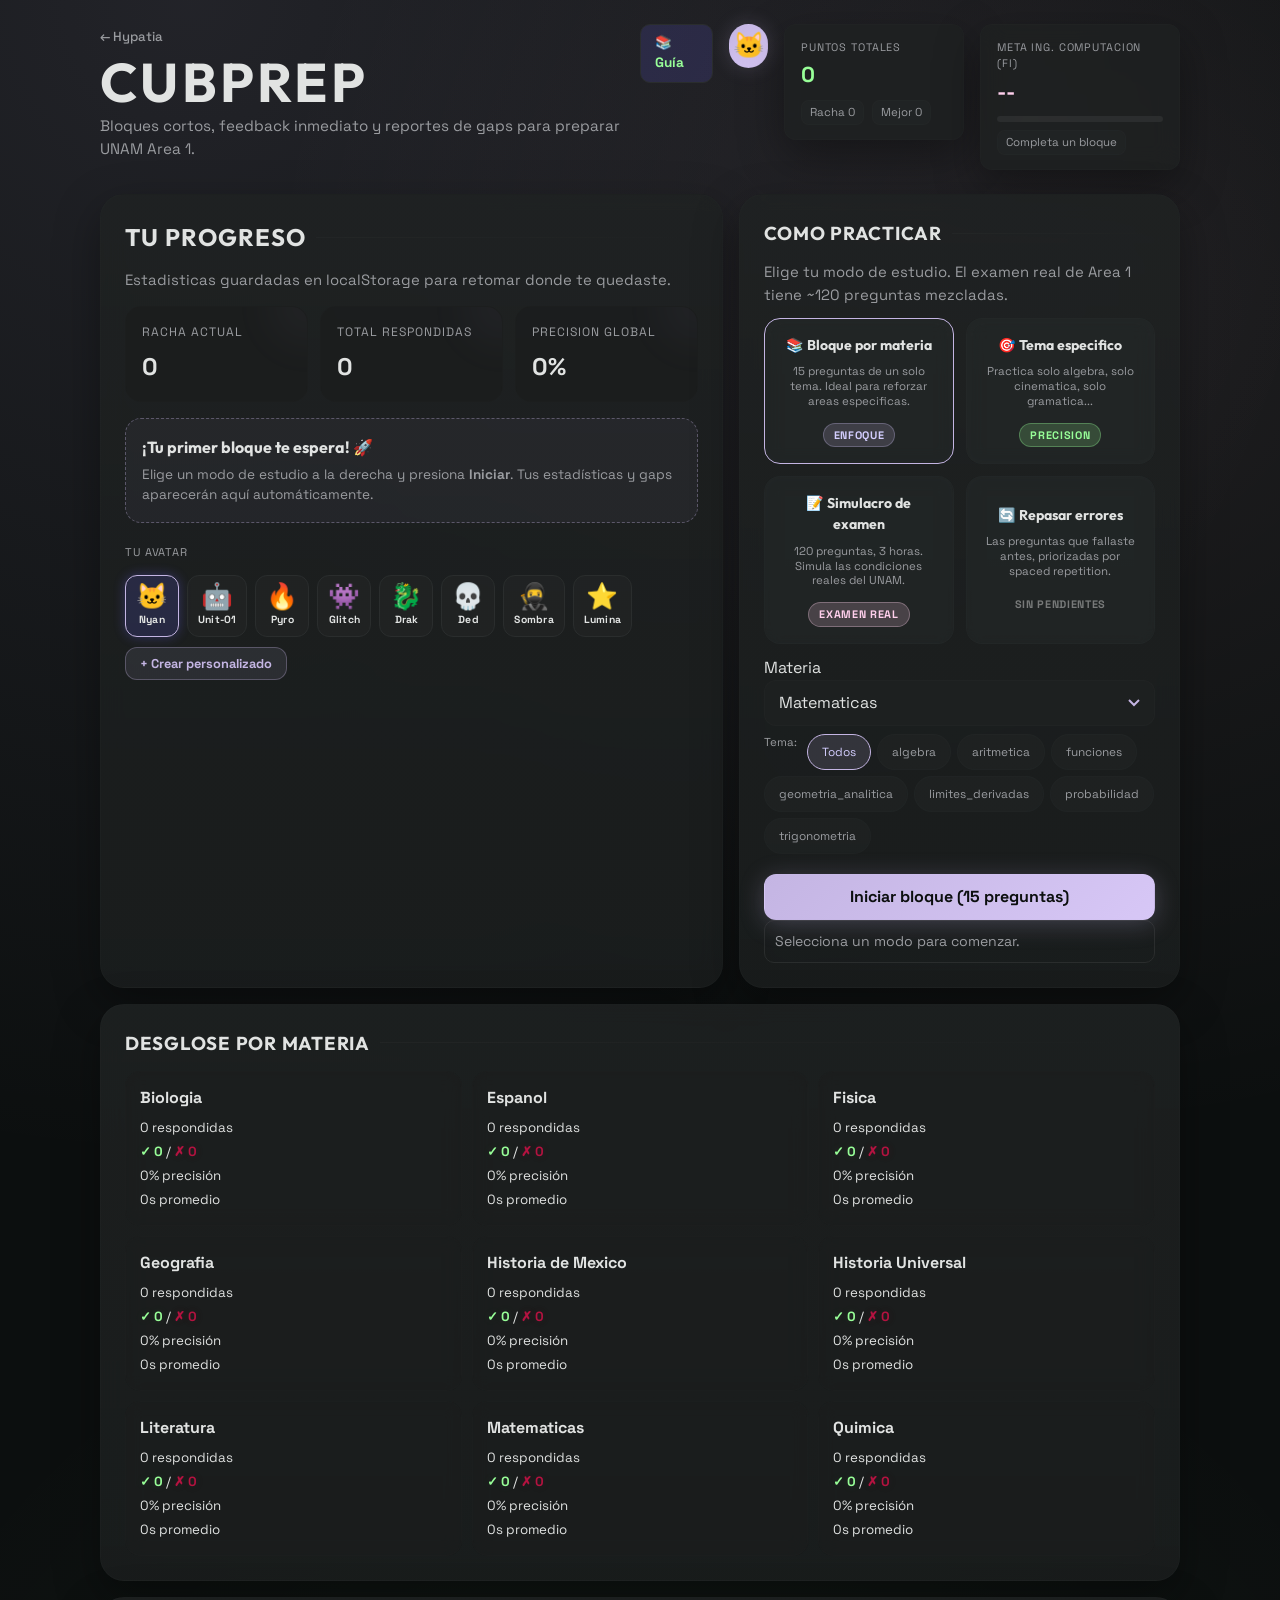
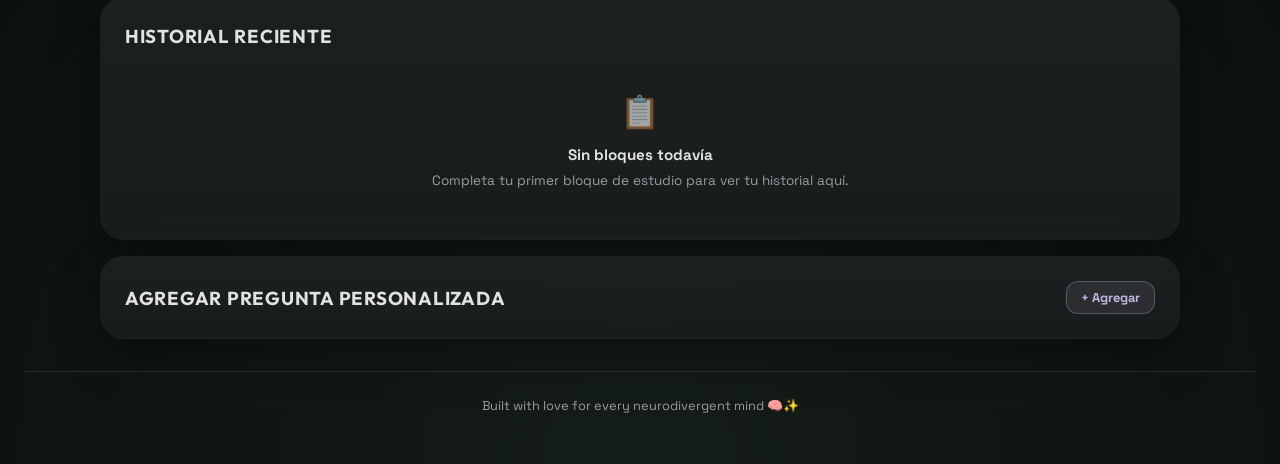
==== commit f3b6b3a8: "feat(analytics): Measure public traffic with self-hosted Umami" ====
--- a/CubPrep/index.html
+++ b/CubPrep/index.html
@@ -11,6 +11,7 @@
   <link rel="preconnect" href="https://fonts.gstatic.com" crossorigin>
   <link href="https://fonts.googleapis.com/css2?family=Outfit:wght@900&family=Space+Grotesk:wght@400;500;700&display=swap" rel="stylesheet">
   <link rel="stylesheet" href="../shared/engine.css">
+<script defer src="/positronica-analytics.js"></script>
 </head>
 <body>
   <div class="app-shell">
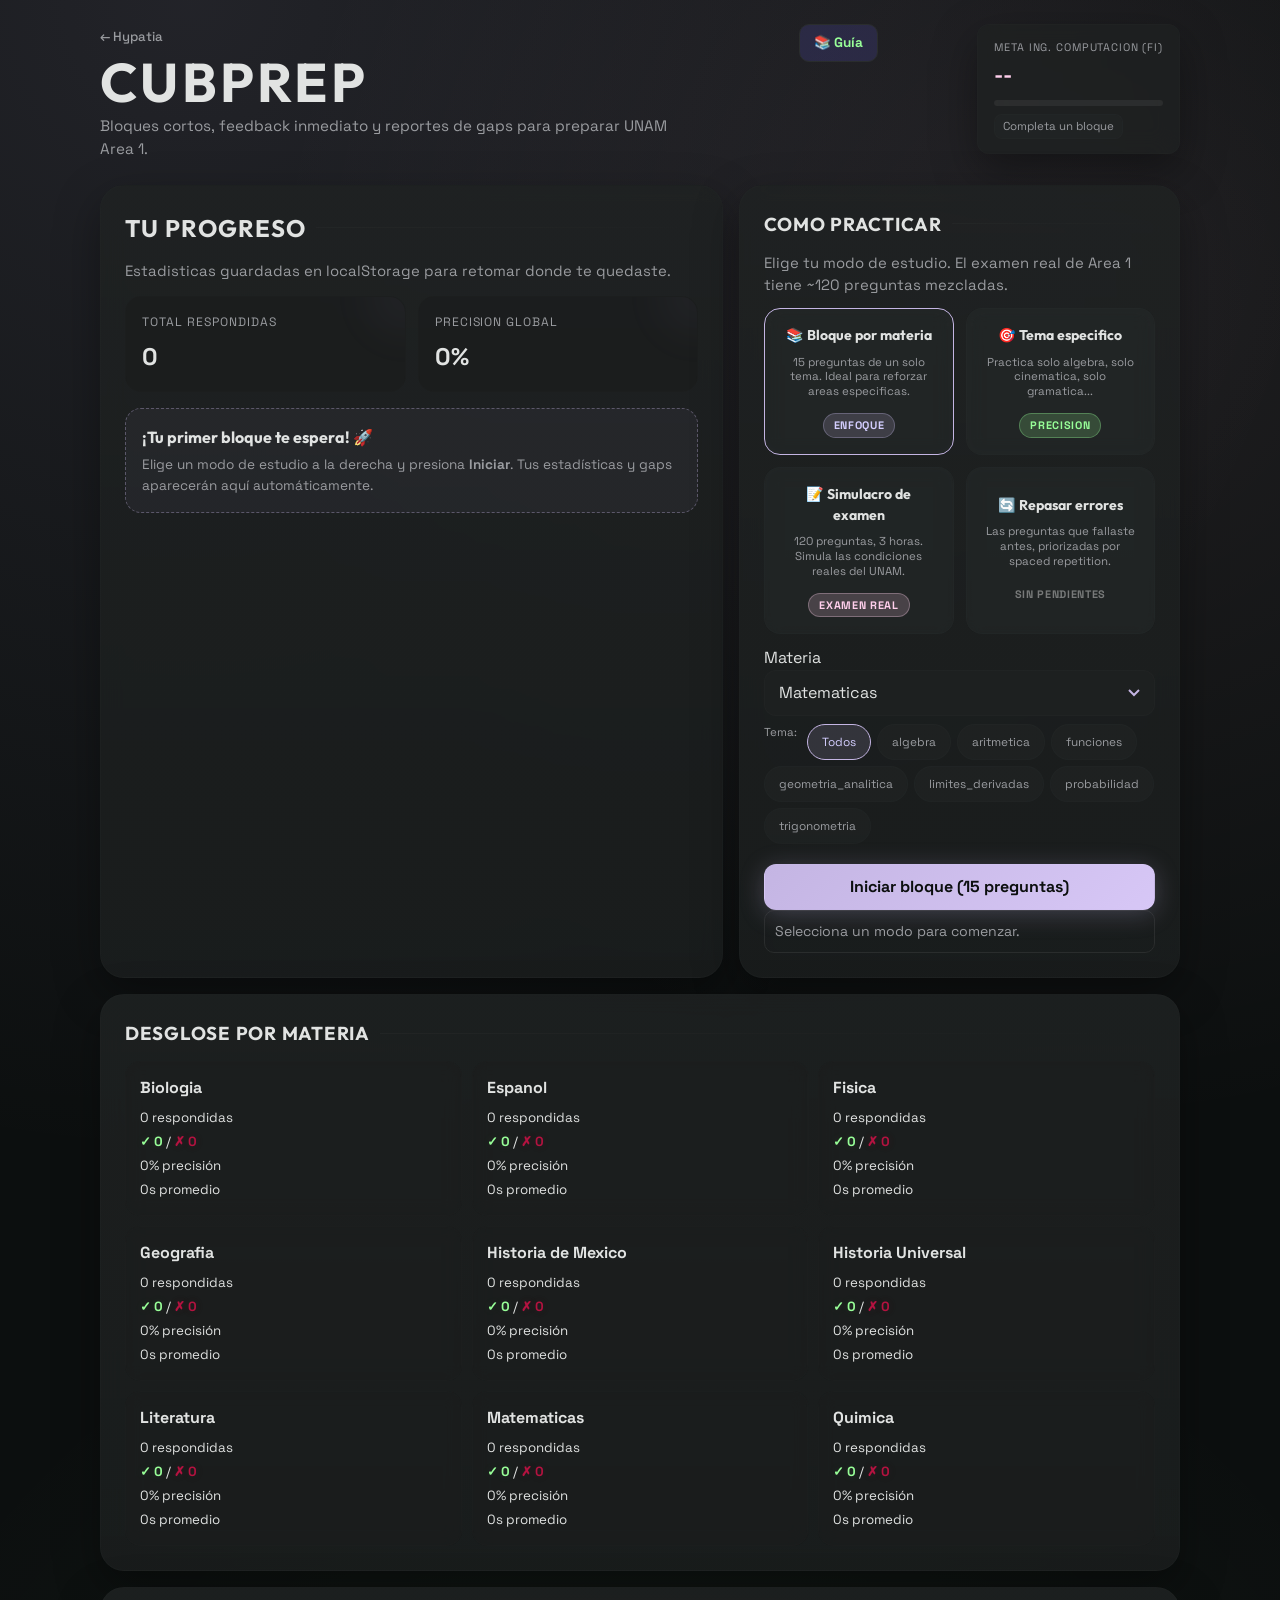
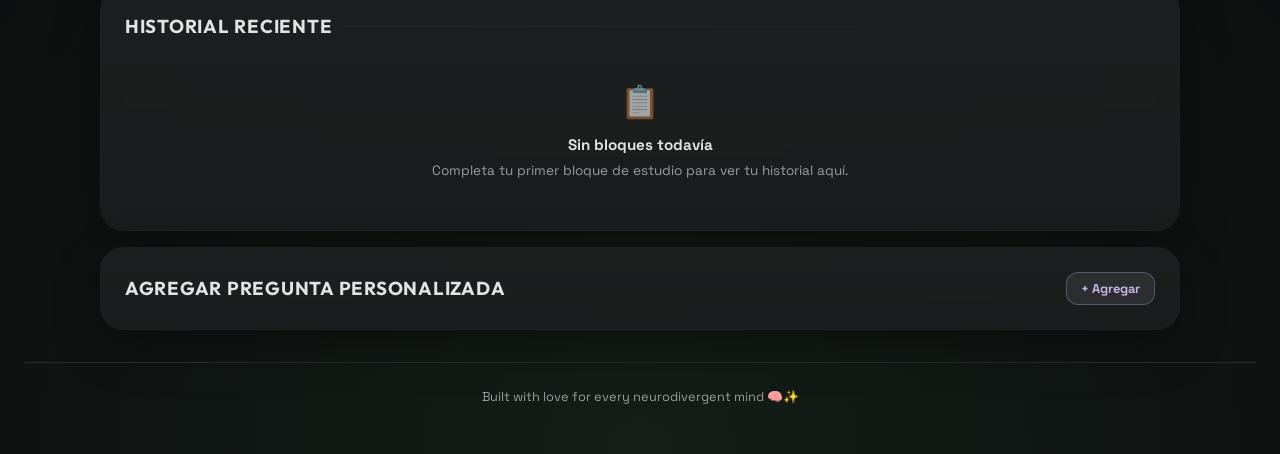
==== commit de4be240: "legacy: quita XP, avatares, combos y confetti CubPrep, MLOps y Flashcards dejan de dar puntos, avata" ====
--- a/CubPrep/index.html
+++ b/CubPrep/index.html
@@ -22,15 +22,6 @@
         <p>Bloques cortos, feedback inmediato y reportes de gaps para preparar UNAM Area 1.</p>
       </div>
       <a href="study-guide.html" class="study-guide-link" title="Guía de Estudio con Videos" target="_blank">📚 Guía</a>
-      <div id="topbar-avatar" class="topbar-avatar" title="Tu avatar" aria-hidden="true">🐱</div>
-      <div class="points-chip">
-        <small>Puntos totales</small>
-        <strong id="top-total-points">0</strong>
-        <div class="chip-row">
-          <span id="top-streak-pill" class="chip-pill">Racha 0</span>
-          <span id="top-best-pill" class="chip-pill">Mejor 0</span>
-        </div>
-      </div>
       <div class="target-chip">
         <small>Meta Ing. Computacion (FI)</small>
         <strong id="target-score">--</strong>
@@ -51,10 +42,6 @@
             <p>Estadisticas guardadas en localStorage para retomar donde te quedaste.</p>
             <div class="stats-grid">
               <div class="stat-card">
-                <span>Racha actual</span>
-                <strong id="stat-streak">0</strong>
-              </div>
-              <div class="stat-card">
                 <span>Total respondidas</span>
                 <strong id="stat-answered">0</strong>
               </div>
@@ -66,27 +53,6 @@
             <div id="onboarding-nudge" class="onboarding-nudge" style="display:none;">
               <h4>¡Tu primer bloque te espera! 🚀</h4>
               <p>Elige un modo de estudio a la derecha y presiona <strong>Iniciar</strong>. Tus estadísticas y gaps aparecerán aquí automáticamente.</p>
-            </div>
-
-            <!-- Avatar picker -->
-            <div style="margin-top:16px;">
-              <small style="color:var(--muted);text-transform:uppercase;letter-spacing:0.08em;font-size:0.7rem;">Tu avatar</small>
-              <div id="avatar-picker" class="avatar-picker"></div>
-
-              <!-- Custom avatar creator -->
-              <div id="custom-avatar-creator" class="custom-avatar-creator" style="display:none;">
-                <h4>✨ Crear avatar personalizado</h4>
-                <div class="custom-avatar-controls">
-                  <input id="custom-avatar-emoji" class="emoji-input" type="text" maxlength="2" value="🐱" placeholder="🐱">
-                  <input id="custom-avatar-name" class="name-input" type="text" maxlength="20" placeholder="Nombre de tu avatar">
-                  <button id="randomize-name-btn" class="randomize-btn" type="button">🎲 Aleatorio</button>
-                  <button id="apply-custom-avatar-btn" class="apply-avatar-btn" type="button">Aplicar</button>
-                </div>
-                <!-- Quick emoji grid -->
-                <div id="emoji-grid" class="emoji-grid"></div>
-              </div>
-
-              <button id="toggle-custom-avatar-btn" class="toggle-btn" style="margin-top:10px;" type="button">+ Crear personalizado</button>
             </div>
 
             <div id="trend-section" style="margin-top:14px;display:none;">
@@ -268,8 +234,6 @@
             <div class="meta-line">
               <span id="quiz-progress">Pregunta 1 / 15</span>
               <span id="quiz-materia">Materia</span>
-              <span id="quiz-combo" class="combo">Combo x0</span>
-              <span id="quiz-streak-fire" class="streak-fire" aria-label="Racha actual">🔥 0</span>
               <div class="timer-container">
                 <div class="timer-ring">
                   <svg width="32" height="32">
@@ -353,12 +317,7 @@
               <small>Tiempo promedio</small>
               <h3 id="report-avg-time">0s</h3>
             </div>
-            <div class="report-box">
-              <small>Puntos del bloque</small>
-              <h3 id="report-points">0</h3>
-            </div>
-          </div>
-          <div id="report-banner" class="report-banner" style="display:none;"></div>
+          </div>
 
           <div class="grid">
             <article class="panel" style="grid-column: span 6;">
@@ -386,8 +345,6 @@
   </div>
 
   <div id="toast" class="toast" role="status" aria-live="polite"></div>
-  <div id="xp-pop" class="xp-pop" aria-hidden="true"></div>
-  <div id="confetti-layer" class="confetti-layer" aria-hidden="true"></div>
 
   <!-- Questions loader - loads split files by materia -->
   <script src="./questions_by_materia/matematicas.js"></script>
--- a/shared/engine.css
+++ b/shared/engine.css
@@ -88,18 +88,6 @@
       color: var(--accent-3);
     }
 
-    .points-chip {
-      background: rgba(31, 34, 34, 0.7);
-      backdrop-filter: blur(12px);
-      border: 1px solid rgba(42, 45, 45, 0.2);
-      border-radius: 0.75rem;
-      padding: 14px 16px;
-      min-width: 180px;
-      box-shadow: var(--shadow);
-      position: relative;
-      overflow: hidden;
-    }
-
     .target-chip {
       background: rgba(31, 34, 34, 0.7);
       backdrop-filter: blur(12px);
@@ -153,20 +141,6 @@
       background: var(--accent-3);
     }
 
-    .points-chip small {
-      display: block;
-      color: var(--muted);
-      margin-bottom: 4px;
-      text-transform: uppercase;
-      letter-spacing: 0.08em;
-      font-size: 0.68rem;
-    }
-
-    .points-chip strong {
-      font-size: 1.35rem;
-      color: var(--accent-3);
-    }
-
     .chip-row {
       display: flex;
       gap: 8px;
@@ -181,12 +155,6 @@
       font-size: 0.72rem;
       color: var(--muted);
       background: rgba(42, 45, 45, 0.3);
-    }
-
-    .chip-pill.hot {
-      border-color: rgba(152, 255, 152, 0.4);
-      color: #98FF98;
-      animation: pulse 700ms ease;
     }
 
     .study-guide-link {
@@ -299,7 +267,7 @@
 
     .stats-grid {
       display: grid;
-      grid-template-columns: repeat(3, minmax(0, 1fr));
+      grid-template-columns: repeat(2, minmax(0, 1fr));
       gap: 12px;
       margin-top: 14px;
     }
@@ -897,25 +865,9 @@
       font-size: 0.8rem;
     }
 
-    .combo {
-      border: 1px solid rgba(42, 45, 45, 0.25);
-      border-radius: 0.5rem;
-      padding: 3px 9px;
-      font-size: 0.75rem;
-      color: var(--muted);
-      background: rgba(42, 45, 45, 0.3);
-    }
-
-    .combo.hot {
-      border-color: rgba(152, 255, 152, 0.5);
-      color: #98FF98;
-      background: rgba(152, 255, 152, 0.12);
-      animation: pulse 620ms ease;
-    }
-
     .report-grid {
       display: grid;
-      grid-template-columns: repeat(3, minmax(0, 1fr));
+      grid-template-columns: repeat(2, minmax(0, 1fr));
       gap: 10px;
       margin: 12px 0;
     }
@@ -970,26 +922,6 @@
       transform: translateY(0);
     }
 
-    .xp-pop {
-      position: fixed;
-      right: 26px;
-      top: 40px;
-      z-index: 1000;
-      background: rgba(0, 212, 170, 0.16);
-      border: 1px solid rgba(0, 212, 170, 0.5);
-      border-radius: 999px;
-      padding: 6px 10px;
-      font-size: 0.85rem;
-      color: #b9ffe8;
-      opacity: 0;
-      transform: translateY(8px);
-      pointer-events: none;
-    }
-
-    .xp-pop.show {
-      animation: rise 760ms ease forwards;
-    }
-
     /* Gap visualization chart */
     .gap-chart {
       display: grid;
@@ -1208,23 +1140,6 @@
       letter-spacing: 0.06em;
     }
 
-    .confetti-layer {
-      position: fixed;
-      inset: 0;
-      pointer-events: none;
-      overflow: hidden;
-      z-index: 998;
-    }
-
-    .particle {
-      position: absolute;
-      width: 8px;
-      height: 14px;
-      border-radius: 999px;
-      opacity: 0.92;
-      animation: fall 850ms ease forwards;
-    }
-
     .shake {
       animation: shake 260ms linear;
     }
@@ -1248,34 +1163,10 @@
       80% { transform: translateX(4px); }
     }
 
-    @keyframes fall {
-      from {
-        transform: translateY(-10px) rotate(0deg);
-      }
-      to {
-        transform: translateY(100vh) rotate(320deg);
-        opacity: 0;
-      }
-    }
-
     @keyframes pulse {
       0% { transform: scale(1); }
       50% { transform: scale(1.05); }
       100% { transform: scale(1); }
-    }
-
-    @keyframes rise {
-      0% {
-        opacity: 0;
-        transform: translateY(8px);
-      }
-      25% {
-        opacity: 1;
-      }
-      100% {
-        opacity: 0;
-        transform: translateY(-26px);
-      }
     }
 
     /* === FEATURE 1: Subject card color coding by accuracy === */
@@ -1323,42 +1214,6 @@
     .topic-breakdown-meta strong { color: var(--text); }
     .topic-breakdown-meta span   { color: var(--muted); font-weight: 700; }
 
-    /* === FEATURE 3: Streak fire display in quiz === */
-    .streak-fire {
-      display: inline-flex;
-      align-items: center;
-      gap: 4px;
-      padding: 3px 9px;
-      border-radius: 0.5rem;
-      font-size: 0.78rem;
-      font-weight: 700;
-      border: 1px solid rgba(42, 45, 45, 0.25);
-      background: rgba(42, 45, 45, 0.3);
-      color: var(--muted);
-      transition: all 200ms ease;
-    }
-    .streak-fire.active {
-      border-color: rgba(255, 207, 236, 0.5);
-      background: rgba(255, 207, 236, 0.1);
-      color: var(--accent-2);
-      animation: pulse 500ms ease;
-    }
-    .streak-fire.blazing {
-      border-color: rgba(255, 215, 0, 0.5);
-      background: rgba(255, 215, 0, 0.1);
-      color: #fde68a;
-    }
-
-    /* === FEATURE 3: Milestone toast upgrade === */
-    .toast.milestone {
-      border-color: rgba(0, 212, 170, 0.6);
-      background: rgba(0, 212, 170, 0.12);
-      color: #b9ffe9;
-      font-size: 1rem;
-      font-weight: 700;
-      text-align: center;
-    }
-
     /* === ANIMATIONS: Easing tokens === */
     :root {
       --ease-out-quart: cubic-bezier(0.25, 1, 0.5, 1);
@@ -1381,23 +1236,9 @@
       to   { opacity: 1; transform: translateY(0); }
     }
 
-    @keyframes streak-burst {
-      0%   { transform: scale(1); }
-      25%  { transform: scale(1.35); }
-      55%  { transform: scale(0.92); }
-      80%  { transform: scale(1.1); }
-      100% { transform: scale(1); }
-    }
-
     @keyframes border-reveal {
       from { border-left-width: 0; opacity: 0.4; }
       to   { border-left-width: 3px; opacity: 1; }
-    }
-
-    @keyframes score-flash-good {
-      0%   { box-shadow: 0 0 0 0 rgba(0,212,170,0); }
-      40%  { box-shadow: 0 0 0 8px rgba(0,212,170,0.25); }
-      100% { box-shadow: 0 0 0 0 rgba(0,212,170,0); }
     }
 
     .subject-item.accuracy-good,
@@ -1467,16 +1308,6 @@
       box-shadow: 0 6px 18px rgba(0,0,0,0.25);
     }
 
-    /* === POLISH: Streak break flash === */
-    @keyframes streak-break {
-      0%   { background: rgba(255,93,115,0); }
-      20%  { background: rgba(255,93,115,0.18); }
-      100% { background: rgba(255,93,115,0); }
-    }
-    .quiz-card.streak-lost {
-      animation: streak-break 600ms ease forwards;
-    }
-
     /* === POLISH: Progress bar more prominent === */
     .progress-track {
       height: 14px !important;
@@ -1517,174 +1348,6 @@
       margin-bottom: 4px;
     }
 
-    /* === POLISH: Motivational report banner === */
-    .report-banner {
-      margin: 14px 0 0;
-      padding: 14px 18px;
-      border-radius: 1rem;
-      background: linear-gradient(135deg, rgba(152,255,152,0.12), rgba(196,181,227,0.1));
-      border: 1px solid rgba(152, 255, 152, 0.3);
-      font-family: "Outfit", sans-serif;
-      font-size: 1.05rem;
-      color: #98FF98;
-      animation: slide-up-in 380ms var(--ease-out-quart) 800ms both;
-    }
-
-    /* === AVATARS === */
-    .avatar-picker {
-      display: flex;
-      gap: 8px;
-      flex-wrap: wrap;
-      margin-top: 12px;
-    }
-    .avatar-btn {
-      display: flex;
-      flex-direction: column;
-      align-items: center;
-      gap: 3px;
-      padding: 8px 10px;
-      border-radius: 12px;
-      border: 1.5px solid var(--border);
-      background: rgba(255,255,255,0.02);
-      cursor: pointer;
-      transition: all 140ms ease;
-      font-size: 0.65rem;
-      color: var(--muted);
-      width: auto;
-    }
-    .avatar-btn .av-emoji { font-size: 1.6rem; line-height: 1; }
-    .avatar-btn .av-name { font-weight: 700; color: var(--text); letter-spacing: 0.02em; }
-    .avatar-btn:hover { border-color: var(--accent); transform: translateY(-2px); }
-    .avatar-btn.selected {
-      border-color: var(--accent);
-      background: rgba(108,99,255,0.16);
-      box-shadow: 0 0 12px rgba(108,99,255,0.3);
-    }
-
-    /* Custom avatar creator */
-    .custom-avatar-creator {
-      margin-top: 14px;
-      padding: 16px;
-      border: 1px dashed rgba(196, 181, 227, 0.3);
-      border-radius: 1rem;
-      background: rgba(196, 181, 227, 0.04);
-    }
-    .custom-avatar-creator h4 {
-      font-family: "Outfit", sans-serif;
-      font-size: 0.9rem;
-      margin-bottom: 12px;
-    }
-    .custom-avatar-controls {
-      display: flex;
-      gap: 10px;
-      align-items: center;
-      flex-wrap: wrap;
-    }
-    .emoji-input {
-      width: 56px;
-      height: 56px;
-      font-size: 1.8rem;
-      text-align: center;
-      padding: 8px;
-      border-radius: 0.75rem;
-      border: 1px solid rgba(42, 45, 45, 0.3);
-      background: rgba(53, 56, 56, 0.5);
-      color: var(--text);
-      transition: border-color 150ms ease;
-    }
-    .emoji-input:focus {
-      border-color: var(--accent);
-      box-shadow: 0 0 0 2px rgba(196, 181, 227, 0.2);
-    }
-    .name-input {
-      flex: 1;
-      min-width: 120px;
-      padding: 10px 14px;
-      border-radius: 0.75rem;
-      border: 1px solid rgba(42, 45, 45, 0.3);
-      background: rgba(53, 56, 56, 0.5);
-      color: var(--text);
-      font: inherit;
-      font-size: 0.85rem;
-      transition: border-color 150ms ease;
-    }
-    .name-input:focus {
-      border-color: var(--accent);
-      box-shadow: 0 0 0 2px rgba(196, 181, 227, 0.2);
-    }
-    .randomize-btn {
-      background: rgba(255, 207, 236, 0.1);
-      border: 1px solid rgba(255, 207, 236, 0.3);
-      border-radius: 0.75rem;
-      padding: 10px 14px;
-      color: var(--accent-2);
-      font: inherit;
-      font-size: 0.8rem;
-      font-weight: 700;
-      cursor: pointer;
-      transition: all 150ms ease;
-      white-space: nowrap;
-      width: auto;
-    }
-    .randomize-btn:hover {
-      background: rgba(255, 207, 236, 0.18);
-      transform: translateY(-1px);
-    }
-    .apply-avatar-btn {
-      background: linear-gradient(135deg, var(--accent), #d7c7f6);
-      border: none;
-      border-radius: 0.75rem;
-      padding: 10px 18px;
-      color: #0c0f0f;
-      font: inherit;
-      font-size: 0.8rem;
-      font-weight: 700;
-      cursor: pointer;
-      transition: all 150ms ease;
-      white-space: nowrap;
-      width: auto;
-      box-shadow: 0 4px 16px rgba(196, 181, 227, 0.25);
-    }
-    .apply-avatar-btn:hover {
-      transform: translateY(-1px) scale(1.02);
-      box-shadow: 0 6px 24px rgba(196, 181, 227, 0.35);
-    }
-    .apply-avatar-btn:active {
-      transform: scale(0.98);
-    }
-
-    /* Quick emoji grid */
-    .emoji-grid {
-      display: grid;
-      grid-template-columns: repeat(auto-fill, minmax(44px, 1fr));
-      gap: 6px;
-      margin-top: 12px;
-    }
-    .emoji-option {
-      display: flex;
-      align-items: center;
-      justify-content: center;
-      padding: 8px;
-      border-radius: 0.75rem;
-      border: 1px solid rgba(42, 45, 45, 0.2);
-      background: rgba(27, 29, 29, 0.4);
-      cursor: pointer;
-      font-size: 1.4rem;
-      transition: all 120ms ease;
-      min-height: 44px;
-    }
-    .emoji-option:hover {
-      border-color: var(--accent);
-      background: rgba(196, 181, 227, 0.08);
-      transform: scale(1.05);
-    }
-    .emoji-option.selected {
-      border-color: var(--accent);
-      background: rgba(196, 181, 227, 0.15);
-      box-shadow: 0 0 12px rgba(196, 181, 227, 0.25);
-      transform: scale(1.05);
-    }
-
     /* Colored numbers */
     .num-correct {
       color: var(--success);
@@ -1696,40 +1359,11 @@
       font-weight: 700;
       text-shadow: 0 0 8px rgba(180, 19, 64, 0.15);
     }
-    .topbar-avatar {
-      font-size: 1.6rem;
-      line-height: 1;
-      width: 44px;
-      height: 44px;
-      display: flex;
-      align-items: center;
-      justify-content: center;
-      border-radius: 999px;
-      background: linear-gradient(135deg, var(--accent), #d7c7f6);
-      border: 1px solid rgba(196, 181, 227, 0.3);
-      box-shadow: 0 0 20px rgba(196, 181, 227, 0.2);
-      transition: transform 200ms var(--ease-out-quart);
-      color: #0c0f0f;
-    }
-
-    .topbar-avatar:hover {
-      transform: scale(1.05);
-    }
-    .topbar-avatar.react-correct {
-      animation: streak-burst 420ms var(--ease-out-quart);
-      border-color: rgba(0,212,170,0.6);
-    }
-    .topbar-avatar.react-wrong {
-      animation: shake 260ms ease;
-      border-color: rgba(255,93,115,0.6);
-    }
-
     /* === POLISH: Mobile topbar compact === */
     @media (max-width: 640px) {
       .brand p { display: none; }
-      .points-chip, .target-chip { min-width: unset; padding: 10px 12px; }
+      .target-chip { min-width: unset; padding: 10px 12px; }
       .topbar { gap: 10px; }
-      .topbar-avatar { width: 36px; height: 36px; font-size: 1.3rem; }
     }
 
     /* Reduced motion: respect user preference */
@@ -1780,7 +1414,6 @@
         flex-direction: column;
       }
 
-      .points-chip,
       .target-chip {
         width: 100%;
       }
@@ -1789,9 +1422,4 @@
         flex-direction: column;
         align-items: stretch;
       }
-
-      .xp-pop {
-        right: 12px;
-        top: 12px;
-      }
     }
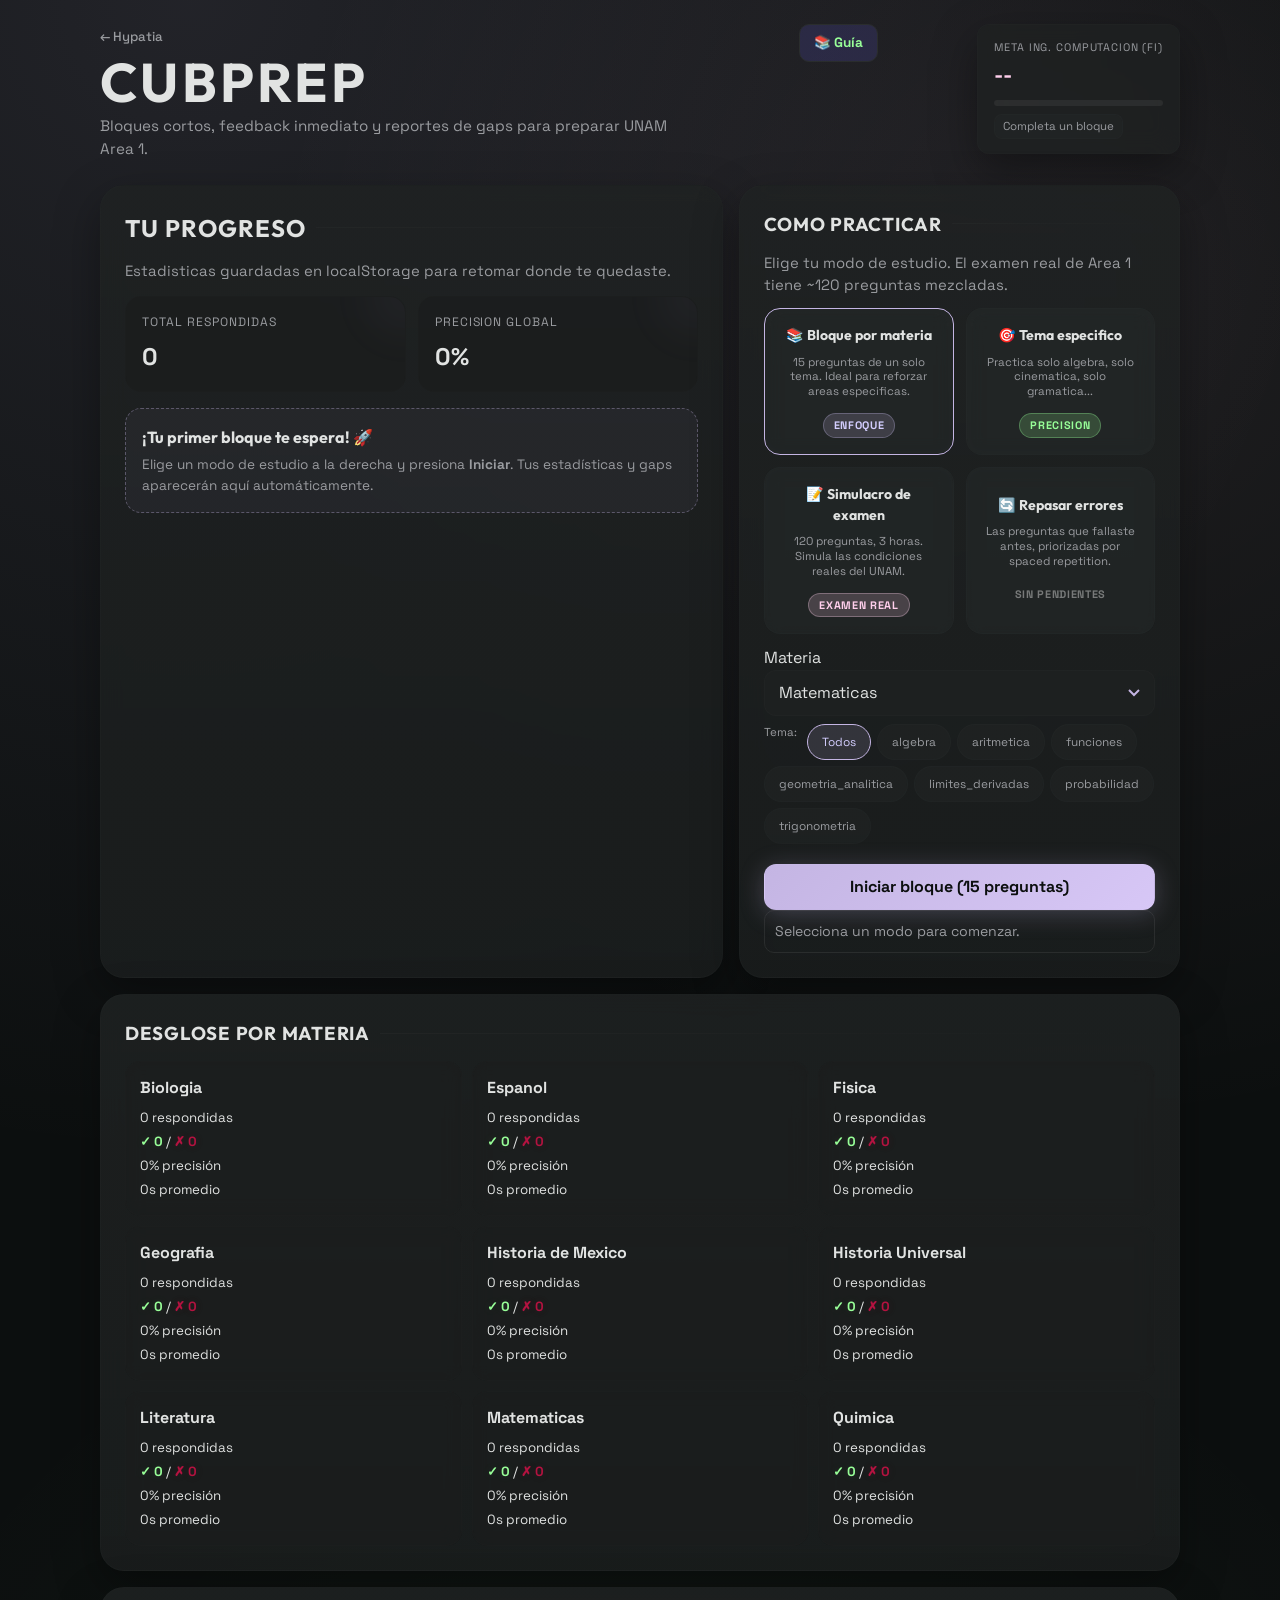
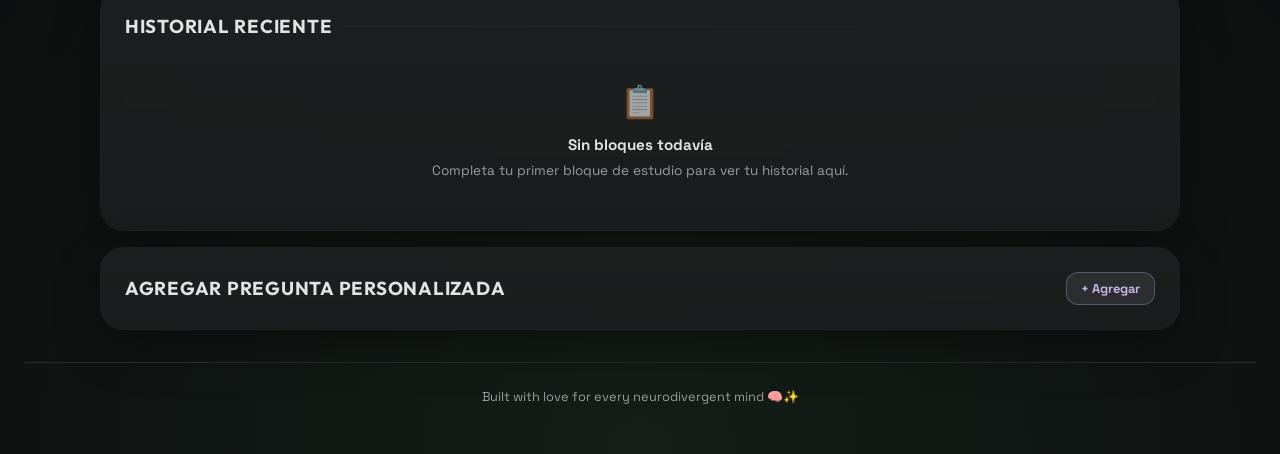
==== commit 8d9b29d6: "practica: baraja las opciones al armar cada bloque En CubPrep 6510 de 6570 preguntas traen la correc" ====
--- a/CubPrep/index.html
+++ b/CubPrep/index.html
@@ -362,6 +362,7 @@
   <script src="./enhanced_explanations.js"></script>
   <script src="./video_refs.js"></script>
   <script src="./module.js"></script>
+  <script src="../shared/shuffle-options.js"></script>
   <script src="../shared/engine.js"></script>
 
   <footer style="text-align:center;padding:24px 16px;color:var(--muted);font-size:0.8rem;border-top:1px solid var(--border);margin-top:32px;">
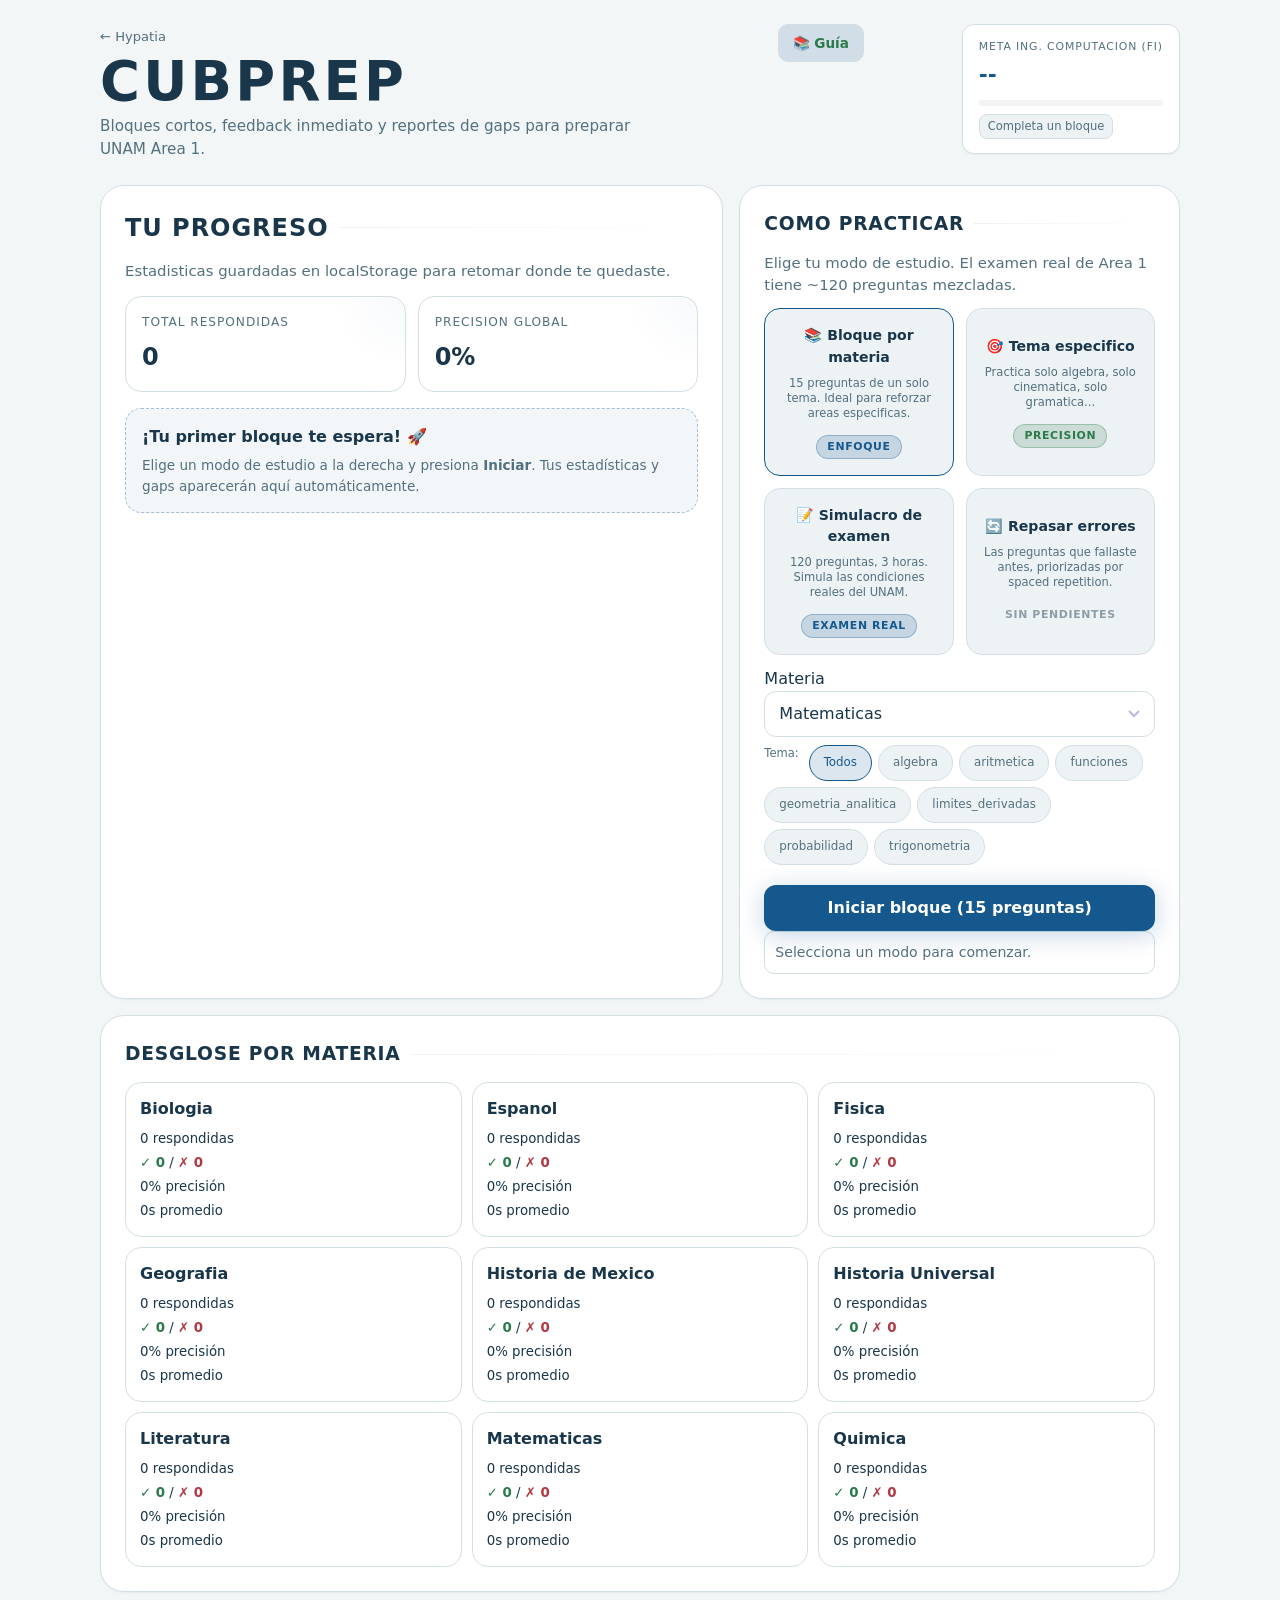
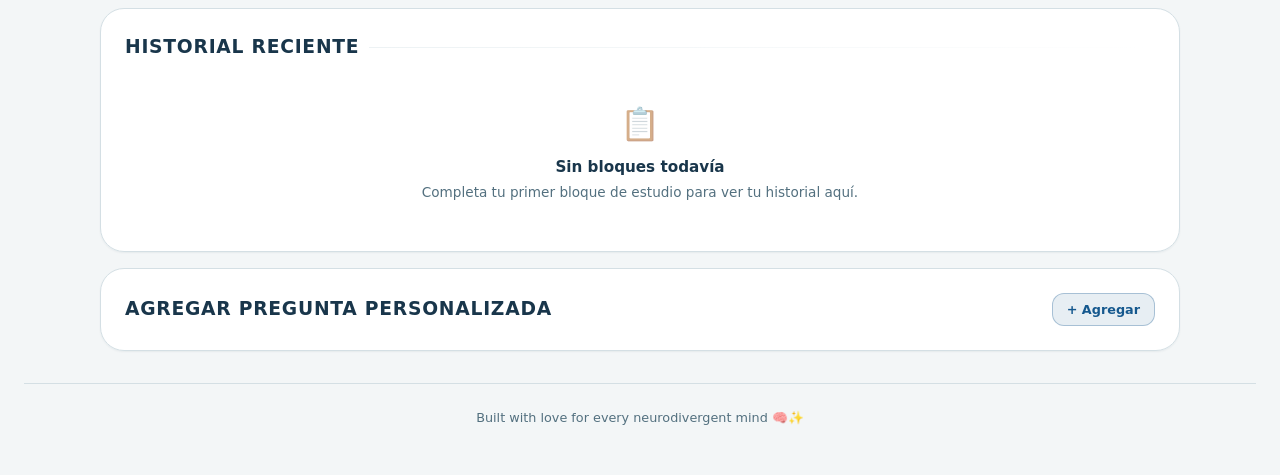
==== commit ca387cb6: "legacy: engine.css usa los tokens del estudio engine.css importa tokens.css y cambia sus colores fij" ====
--- a/CubPrep/index.html
+++ b/CubPrep/index.html
@@ -7,10 +7,12 @@
   <link rel="icon" href="../favicon.ico" sizes="any">
   <link rel="icon" href="../favicon.svg" type="image/svg+xml">
   <link rel="apple-touch-icon" href="../apple-touch-icon.png">
-  <link rel="preconnect" href="https://fonts.googleapis.com">
-  <link rel="preconnect" href="https://fonts.gstatic.com" crossorigin>
-  <link href="https://fonts.googleapis.com/css2?family=Outfit:wght@900&family=Space+Grotesk:wght@400;500;700&display=swap" rel="stylesheet">
   <link rel="stylesheet" href="../shared/engine.css">
+  <script>
+    (function(){try{var v=localStorage.getItem("hypatia.theme.v1");
+    document.documentElement.dataset.theme=(v==="dark"||v==="light")?v:
+    (matchMedia("(prefers-color-scheme: dark)").matches?"dark":"light");}catch(e){}})();
+  </script>
 <script defer src="/positronica-analytics.js"></script>
 </head>
 <body>
--- a/shared/engine.css
+++ b/shared/engine.css
@@ -1,17 +1,13 @@
+@import url("tokens.css");
+
     :root {
-      --bg: #0c0f0f;
-      --panel: #1a1d1d;
-      --panel-2: #1f2222;
-      --text: #e1e3e2;
-      --muted: #9a9ca0;
-      --accent: #C4B5E3;
-      --accent-2: #ffcfec;
-      --accent-3: #98FF98;
-      --danger: #b41340;
-      --success: #98FF98;
-      --border: #2a2d2d;
-      --shadow: 0 16px 45px rgba(0, 0, 0, 0.35);
-      --glow-lavender: 0 0 24px rgba(196, 181, 227, 0.2);
+      --text: var(--ink);
+      --border: var(--line);
+      --danger: var(--bad);
+      --success: var(--ok);
+      --accent-2: var(--accent);
+      --accent-3: var(--ok);
+      --glow-lavender: none;
     }
 
     * {
@@ -21,12 +17,8 @@
     }
 
     body {
-      font-family: "Space Grotesk", sans-serif;
-      background:
-        radial-gradient(circle at 15% 0%, rgba(196, 181, 227, 0.12) 0%, transparent 50%),
-        radial-gradient(circle at 85% 15%, rgba(255, 207, 236, 0.08) 0%, transparent 40%),
-        radial-gradient(circle at 50% 100%, rgba(152, 255, 152, 0.06) 0%, transparent 40%),
-        var(--bg);
+      font-family: var(--font-body);
+      background: var(--bg);
       color: var(--text);
       min-height: 100vh;
       line-height: 1.5;
@@ -48,7 +40,7 @@
     }
 
     .brand h1 {
-      font-family: "Outfit", sans-serif;
+      font-family: var(--font-display);
       font-size: clamp(2rem, 4.6vw, 3.4rem);
       letter-spacing: 0.06em;
       line-height: 1;
@@ -89,9 +81,9 @@
     }
 
     .target-chip {
-      background: rgba(31, 34, 34, 0.7);
+      background: var(--panel);
       backdrop-filter: blur(12px);
-      border: 1px solid rgba(42, 45, 45, 0.2);
+      border: 1px solid var(--line);
       border-radius: 0.75rem;
       padding: 14px 16px;
       min-width: 200px;
@@ -117,7 +109,7 @@
     .target-bar {
       margin-top: 8px;
       height: 6px;
-      background: rgba(255, 255, 255, 0.06);
+      background: color-mix(in srgb, var(--ink) 6%, transparent);
       border-radius: 999px;
       overflow: hidden;
     }
@@ -134,7 +126,7 @@
     }
 
     .target-bar-fill.mid {
-      background: #fbbf24;
+      background: var(--warn);
     }
 
     .target-bar-fill.high {
@@ -149,16 +141,16 @@
     }
 
     .chip-pill {
-      border: 1px solid rgba(42, 45, 45, 0.25);
+      border: 1px solid var(--line);
       border-radius: 0.5rem;
       padding: 3px 8px;
       font-size: 0.72rem;
       color: var(--muted);
-      background: rgba(42, 45, 45, 0.3);
+      background: var(--panel-2);
     }
 
     .study-guide-link {
-      background: rgba(108, 99, 255, 0.15);
+      background: color-mix(in srgb, var(--accent) 15%, transparent);
       border: 1px solid var(--border);
       border-radius: 10px;
       padding: 8px 14px;
@@ -176,7 +168,7 @@
 
     .video-references {
       border-left: 3px solid var(--accent-2);
-      background: rgba(255, 107, 157, 0.05);
+      background: color-mix(in srgb, var(--accent) 5%, transparent);
       padding: 12px;
       border-radius: 8px;
       margin-top: 12px;
@@ -228,9 +220,9 @@
     }
 
     .panel {
-      background: linear-gradient(180deg, rgba(31, 34, 34, 0.85), rgba(26, 29, 29, 0.95));
+      background: linear-gradient(180deg, var(--panel), var(--panel));
       backdrop-filter: blur(12px);
-      border: 1px solid rgba(42, 45, 45, 0.2);
+      border: 1px solid var(--line);
       border-radius: 1.5rem;
       padding: 24px;
       box-shadow: var(--shadow);
@@ -238,12 +230,12 @@
     }
 
     .panel:hover {
-      border-color: rgba(196, 181, 227, 0.15);
+      border-color: color-mix(in srgb, var(--accent) 15%, transparent);
     }
 
     .panel h2,
     .panel h3 {
-      font-family: "Outfit", sans-serif;
+      font-family: var(--font-display);
       letter-spacing: 0.04em;
       margin-bottom: 14px;
       text-transform: uppercase;
@@ -257,7 +249,7 @@
       content: "";
       flex: 1;
       height: 1px;
-      background: linear-gradient(to right, rgba(42, 45, 45, 0.4), transparent);
+      background: linear-gradient(to right, var(--panel-2), transparent);
     }
 
     .panel p {
@@ -273,8 +265,8 @@
     }
 
     .stat-card {
-      background: rgba(27, 29, 29, 0.6);
-      border: 1px solid rgba(42, 45, 45, 0.1);
+      background: var(--panel);
+      border: 1px solid var(--line);
       border-radius: 1rem;
       padding: 16px;
       transition: all 200ms ease;
@@ -302,7 +294,7 @@
 
     .stat-card:hover {
       transform: translateY(-2px);
-      border-color: rgba(196, 181, 227, 0.2);
+      border-color: color-mix(in srgb, var(--accent) 20%, transparent);
     }
 
     .stat-card span {
@@ -344,16 +336,16 @@
 
     .subject-item,
     .history-item {
-      border: 1px solid rgba(42, 45, 45, 0.15);
+      border: 1px solid var(--line);
       border-radius: 1rem;
       padding: 14px;
-      background: rgba(27, 29, 29, 0.5);
+      background: var(--panel);
       backdrop-filter: blur(8px);
       transition: all 200ms ease;
     }
 
     .history-item:hover {
-      border-color: rgba(196, 181, 227, 0.2);
+      border-color: color-mix(in srgb, var(--accent) 20%, transparent);
       transform: translateY(-1px);
     }
 
@@ -383,8 +375,8 @@
     textarea,
     button {
       border-radius: 0.75rem;
-      border: 1px solid rgba(42, 45, 45, 0.3);
-      background: rgba(53, 56, 56, 0.5);
+      border: 1px solid var(--line);
+      background: var(--panel);
       color: var(--text);
       font: inherit;
       padding: 10px 14px;
@@ -394,8 +386,8 @@
 
     select {
       border-radius: 0.75rem;
-      border: 1px solid rgba(42, 45, 45, 0.3);
-      background: rgba(31, 34, 34, 0.85);
+      border: 1px solid var(--line);
+      background: var(--panel);
       color: var(--text);
       font: inherit;
       padding: 10px 14px;
@@ -412,7 +404,7 @@
     }
 
     select option {
-      background: #1f2222;
+      background: var(--panel-2);
       color: var(--text);
       padding: 8px;
     }
@@ -423,7 +415,7 @@
     button:focus {
       outline: none;
       border-color: var(--accent);
-      box-shadow: 0 0 0 2px rgba(196, 181, 227, 0.2);
+      box-shadow: 0 0 0 2px color-mix(in srgb, var(--accent) 20%, transparent);
     }
 
     button {
@@ -439,16 +431,16 @@
     }
 
     .btn-primary {
-      background: linear-gradient(135deg, var(--accent), #d7c7f6);
+      background: var(--accent);
       border-color: transparent;
-      color: #0c0f0f;
-      box-shadow: 0 4px 24px rgba(196, 181, 227, 0.25);
+      color: var(--accent-ink);
+      box-shadow: 0 4px 24px color-mix(in srgb, var(--accent) 25%, transparent);
       transition: transform 120ms ease, box-shadow 120ms ease;
     }
 
     .btn-primary:hover {
       transform: translateY(-1px) scale(1.01);
-      box-shadow: 0 8px 32px rgba(196, 181, 227, 0.35);
+      box-shadow: 0 8px 32px color-mix(in srgb, var(--accent) 35%, transparent);
     }
 
     .btn-primary:active {
@@ -456,8 +448,8 @@
     }
 
     .btn-secondary {
-      background: rgba(255, 255, 255, 0.05);
-      border: 1px solid rgba(42, 45, 45, 0.3);
+      background: color-mix(in srgb, var(--ink) 5%, transparent);
+      border: 1px solid var(--line);
     }
 
     .btn-secondary:hover {
@@ -474,13 +466,13 @@
     }
 
     .status.success {
-      border-color: rgba(0, 212, 170, 0.55);
-      color: #b0ffe8;
+      border-color: color-mix(in srgb, var(--ok) 55%, transparent);
+      color: var(--ok);
     }
 
     .status.error {
-      border-color: rgba(255, 93, 115, 0.52);
-      color: #ffc8d2;
+      border-color: color-mix(in srgb, var(--bad) 52%, transparent);
+      color: var(--bad);
     }
 
     .quiz-head {
@@ -505,17 +497,17 @@
     }
 
     .timer.simulacro {
-      font-family: "Space Grotesk", monospace;
+      font-family: var(--font-mono);
       font-size: 1.1rem;
       font-weight: 700;
     }
 
     .timer.simulacro.warn {
-      color: #ffd166;
+      color: var(--warn);
     }
 
     .timer.simulacro.critical {
-      color: #ff4757;
+      color: var(--bad);
       animation: pulse 500ms ease infinite;
     }
 
@@ -547,7 +539,7 @@
 
     .timer-ring-bg {
       fill: none;
-      stroke: rgba(255, 255, 255, 0.08);
+      stroke: color-mix(in srgb, var(--ink) 8%, transparent);
       stroke-width: 3;
     }
 
@@ -571,26 +563,26 @@
       font-size: 0.68rem;
       padding: 2px 6px;
       border-radius: 0.5rem;
-      background: rgba(42, 45, 45, 0.3);
+      background: var(--panel-2);
       color: var(--muted);
       text-transform: uppercase;
       letter-spacing: 0.06em;
     }
 
     .speed-badge.fast {
-      background: rgba(152, 255, 152, 0.12);
+      background: color-mix(in srgb, var(--ok) 12%, transparent);
       color: var(--accent-3);
     }
 
     .speed-badge.slow {
-      background: rgba(180, 19, 64, 0.12);
+      background: color-mix(in srgb, var(--bad) 12%, transparent);
       color: var(--accent-2);
     }
 
     .progress-track {
       width: 100%;
       height: 10px;
-      background: #1a1a2e;
+      background: var(--panel-2);
       border-radius: 999px;
       overflow: hidden;
       border: 1px solid var(--border);
@@ -604,17 +596,17 @@
     }
 
     .quiz-card {
-      border: 1px solid rgba(42, 45, 45, 0.2);
+      border: 1px solid var(--line);
       border-radius: 1.5rem;
       padding: 22px;
-      background: rgba(27, 29, 29, 0.5);
+      background: var(--panel);
       backdrop-filter: blur(8px);
       margin-bottom: 12px;
       transition: border-color 200ms ease;
     }
 
     .quiz-card:hover {
-      border-color: rgba(196, 181, 227, 0.15);
+      border-color: color-mix(in srgb, var(--accent) 15%, transparent);
     }
 
     .quiz-card h2 {
@@ -629,8 +621,8 @@
 
     .option {
       text-align: left;
-      background: rgba(42, 45, 45, 0.3);
-      border: 1px solid rgba(42, 45, 45, 0.25);
+      background: var(--panel-2);
+      border: 1px solid var(--line);
       color: var(--text);
       border-radius: 0.75rem;
       padding: 12px 14px;
@@ -639,9 +631,9 @@
 
     .option:hover {
       transform: translateY(-1px) scale(1.005);
-      border-color: rgba(196, 181, 227, 0.5);
-      background: rgba(196, 181, 227, 0.06);
-      box-shadow: 0 2px 12px rgba(196, 181, 227, 0.1);
+      border-color: color-mix(in srgb, var(--accent) 50%, transparent);
+      background: color-mix(in srgb, var(--accent) 6%, transparent);
+      box-shadow: 0 2px 12px color-mix(in srgb, var(--accent) 10%, transparent);
     }
 
     .option:disabled {
@@ -649,22 +641,22 @@
     }
 
     .option.correct {
-      border-color: rgba(152, 255, 152, 0.5);
-      background: rgba(152, 255, 152, 0.12);
-      box-shadow: 0 0 16px rgba(152, 255, 152, 0.15);
+      border-color: color-mix(in srgb, var(--ok) 50%, transparent);
+      background: color-mix(in srgb, var(--ok) 12%, transparent);
+      box-shadow: none;
     }
 
     .option.wrong {
-      border-color: rgba(180, 19, 64, 0.6);
-      background: rgba(180, 19, 64, 0.12);
-      box-shadow: 0 0 16px rgba(180, 19, 64, 0.1);
+      border-color: color-mix(in srgb, var(--bad) 60%, transparent);
+      background: color-mix(in srgb, var(--bad) 12%, transparent);
+      box-shadow: none;
     }
 
     .tip {
       margin-top: 12px;
       border-left: 3px solid var(--accent-3);
       padding-left: 10px;
-      color: #bcffef;
+      color: var(--ok);
       font-size: 0.92rem;
     }
 
@@ -673,7 +665,7 @@
       border-radius: 12px;
       border: 1px solid var(--border);
       padding: 12px;
-      background: rgba(255, 255, 255, 0.015);
+      background: color-mix(in srgb, var(--ink) 2%, transparent);
       display: none;
       gap: 6px;
     }
@@ -683,17 +675,17 @@
     }
 
     .feedback.success {
-      border-color: rgba(0, 212, 170, 0.45);
-      background: rgba(0, 212, 170, 0.12);
+      border-color: color-mix(in srgb, var(--ok) 45%, transparent);
+      background: color-mix(in srgb, var(--ok) 12%, transparent);
     }
 
     .feedback.error {
-      border-color: rgba(255, 93, 115, 0.45);
-      background: rgba(255, 93, 115, 0.12);
+      border-color: color-mix(in srgb, var(--bad) 45%, transparent);
+      background: color-mix(in srgb, var(--bad) 12%, transparent);
     }
 
     .feedback h3 {
-      font-family: "Outfit", sans-serif;
+      font-family: var(--font-display);
       letter-spacing: 0.02em;
     }
 
@@ -704,33 +696,33 @@
     /* ADHD-friendly: Question type badge */
     .question-type-badge {
       display: inline-block;
-      background: linear-gradient(135deg, rgba(196, 181, 227, 0.18), rgba(152, 255, 152, 0.14));
-      border: 1px solid rgba(196, 181, 227, 0.35);
+      background: linear-gradient(135deg, color-mix(in srgb, var(--accent) 18%, transparent), color-mix(in srgb, var(--ok) 14%, transparent));
+      border: 1px solid color-mix(in srgb, var(--accent) 35%, transparent);
       border-radius: 0.5rem;
       padding: 5px 12px;
       font-size: 0.72rem;
       font-weight: 700;
       text-transform: uppercase;
       letter-spacing: 0.08em;
-      color: #d4ceff;
+      color: var(--accent);
       margin-bottom: 10px;
     }
 
     .question-type-badge.type-analisis {
-      background: linear-gradient(135deg, rgba(196, 181, 227, 0.22), rgba(196, 181, 227, 0.12));
-      border-color: rgba(196, 181, 227, 0.45);
-      color: #d4ceff;
+      background: linear-gradient(135deg, color-mix(in srgb, var(--accent) 22%, transparent), color-mix(in srgb, var(--accent) 12%, transparent));
+      border-color: color-mix(in srgb, var(--accent) 45%, transparent);
+      color: var(--accent);
     }
 
     .question-type-badge.type-concepto {
-      background: linear-gradient(135deg, rgba(255, 207, 236, 0.18), rgba(255, 207, 236, 0.1));
-      border-color: rgba(255, 207, 236, 0.4);
+      background: linear-gradient(135deg, color-mix(in srgb, var(--accent) 18%, transparent), color-mix(in srgb, var(--accent) 10%, transparent));
+      border-color: color-mix(in srgb, var(--accent) 40%, transparent);
       color: var(--accent-2);
     }
 
     .question-type-badge.type-aplicacion {
-      background: linear-gradient(135deg, rgba(152, 255, 152, 0.18), rgba(152, 255, 152, 0.1));
-      border-color: rgba(152, 255, 152, 0.4);
+      background: linear-gradient(135deg, color-mix(in srgb, var(--ok) 18%, transparent), color-mix(in srgb, var(--ok) 10%, transparent));
+      border-color: color-mix(in srgb, var(--ok) 40%, transparent);
       color: var(--accent-3);
     }
 
@@ -740,22 +732,22 @@
       border-radius: 12px;
       border: 1px solid var(--border);
       padding: 14px;
-      background: rgba(255, 255, 255, 0.025);
+      background: color-mix(in srgb, var(--ink) 2%, transparent);
       animation: explanation-reveal 320ms ease-out forwards;
     }
 
     .explanation-section.correct-reason {
       border-left: 3px solid var(--accent-3);
-      background: rgba(0, 212, 170, 0.06);
+      background: color-mix(in srgb, var(--ok) 6%, transparent);
     }
 
     .explanation-section.distractor-analysis {
       border-left: 3px solid var(--accent);
-      background: rgba(108, 99, 255, 0.06);
+      background: color-mix(in srgb, var(--accent) 6%, transparent);
     }
 
     .explanation-section h4 {
-      font-family: "Outfit", sans-serif;
+      font-family: var(--font-display);
       font-size: 0.88rem;
       font-weight: 700;
       letter-spacing: 0.02em;
@@ -764,7 +756,7 @@
     }
 
     .explanation-section p {
-      color: #e0e4f8;
+      color: var(--ink);
       font-size: 0.9rem;
       line-height: 1.6;
     }
@@ -777,8 +769,8 @@
 
     .explanation-section ul li {
       padding: 6px 0;
-      border-bottom: 1px solid rgba(255, 255, 255, 0.04);
-      color: #c8cce6;
+      border-bottom: 1px solid color-mix(in srgb, var(--ink) 4%, transparent);
+      color: var(--muted);
       font-size: 0.86rem;
       line-height: 1.5;
     }
@@ -800,12 +792,12 @@
     }
 
     .btn-report {
-      background: rgba(255, 107, 157, 0.1);
+      background: color-mix(in srgb, var(--accent) 10%, transparent);
       color: var(--accent-2);
       border: 1px solid var(--accent-2);
       border-radius: 10px;
       padding: 8px 16px;
-      font-family: "Space Grotesk", sans-serif;
+      font-family: var(--font-body);
       font-size: 0.82rem;
       cursor: pointer;
       transition: all 0.2s ease;
@@ -813,7 +805,7 @@
     }
 
     .btn-report:hover {
-      background: rgba(255, 107, 157, 0.2);
+      background: color-mix(in srgb, var(--accent) 20%, transparent);
       transform: translateY(-1px);
     }
 
@@ -823,7 +815,7 @@
     }
 
     .btn-report.reported {
-      background: rgba(255, 107, 157, 0.25);
+      background: color-mix(in srgb, var(--accent) 25%, transparent);
       border-color: var(--accent-2);
     }
 
@@ -873,16 +865,16 @@
     }
 
     .report-box {
-      border: 1px solid rgba(42, 45, 45, 0.15);
+      border: 1px solid var(--line);
       border-radius: 1rem;
-      background: rgba(27, 29, 29, 0.5);
+      background: var(--panel);
       backdrop-filter: blur(8px);
       padding: 14px;
       transition: border-color 200ms ease;
     }
 
     .report-box:hover {
-      border-color: rgba(196, 181, 227, 0.2);
+      border-color: color-mix(in srgb, var(--accent) 20%, transparent);
     }
 
     .list {
@@ -896,7 +888,7 @@
       border: 1px solid var(--border);
       border-radius: 10px;
       padding: 9px 10px;
-      background: rgba(255, 255, 255, 0.02);
+      background: color-mix(in srgb, var(--ink) 2%, transparent);
     }
 
     .toast {
@@ -904,9 +896,9 @@
       right: 20px;
       bottom: 20px;
       z-index: 999;
-      background: rgba(31, 34, 34, 0.9);
+      background: var(--panel);
       backdrop-filter: blur(16px);
-      border: 1px solid rgba(42, 45, 45, 0.3);
+      border: 1px solid var(--line);
       border-radius: 1rem;
       padding: 12px 14px;
       min-width: 220px;
@@ -940,7 +932,7 @@
     .gap-bar-track {
       width: 100%;
       height: 60px;
-      background: rgba(255, 255, 255, 0.04);
+      background: color-mix(in srgb, var(--ink) 4%, transparent);
       border-radius: 6px;
       position: relative;
       overflow: hidden;
@@ -956,15 +948,15 @@
     }
 
     .gap-bar-fill.good {
-      background: linear-gradient(to top, var(--accent-3), rgba(152, 255, 152, 0.5));
+      background: linear-gradient(to top, var(--accent-3), color-mix(in srgb, var(--ok) 50%, transparent));
     }
 
     .gap-bar-fill.medium {
-      background: linear-gradient(to top, #fbbf24, rgba(251, 191, 36, 0.5));
+      background: linear-gradient(to top, var(--warn), color-mix(in srgb, var(--warn) 50%, transparent));
     }
 
     .gap-bar-fill.bad {
-      background: linear-gradient(to top, var(--danger), rgba(180, 19, 64, 0.5));
+      background: linear-gradient(to top, var(--danger), color-mix(in srgb, var(--bad) 50%, transparent));
     }
 
     .gap-bar-label {
@@ -983,16 +975,16 @@
 
     /* Study recommendations */
     .recommendation-card {
-      border: 1px solid rgba(42, 45, 45, 0.2);
+      border: 1px solid var(--line);
       border-radius: 1rem;
       padding: 14px;
-      background: rgba(196, 181, 227, 0.05);
+      background: color-mix(in srgb, var(--accent) 5%, transparent);
       border-left: 3px solid var(--accent);
       margin-top: 10px;
     }
 
     .recommendation-card h4 {
-      font-family: "Outfit", sans-serif;
+      font-family: var(--font-display);
       font-size: 0.85rem;
       margin-bottom: 6px;
       color: var(--text);
@@ -1008,8 +1000,8 @@
       display: inline-block;
       margin-top: 8px;
       padding: 5px 10px;
-      background: rgba(108, 99, 255, 0.15);
-      border: 1px solid rgba(108, 99, 255, 0.4);
+      background: color-mix(in srgb, var(--accent) 15%, transparent);
+      border: 1px solid color-mix(in srgb, var(--accent) 40%, transparent);
       border-radius: 6px;
       color: var(--accent);
       font-size: 0.75rem;
@@ -1021,7 +1013,7 @@
     }
 
     .recommendation-card .action-btn:hover {
-      background: rgba(108, 99, 255, 0.25);
+      background: color-mix(in srgb, var(--accent) 25%, transparent);
     }
 
     /* Study modes: topic filter chips */
@@ -1033,12 +1025,12 @@
     }
 
     .topic-chip {
-      border: 1px solid rgba(42, 45, 45, 0.25);
+      border: 1px solid var(--line);
       border-radius: 999px;
       padding: 6px 14px;
       font-size: 0.74rem;
       color: var(--muted);
-      background: rgba(42, 45, 45, 0.3);
+      background: var(--panel-2);
       cursor: pointer;
       transition: all 150ms ease;
       user-select: none;
@@ -1050,13 +1042,13 @@
     .topic-chip:hover {
       border-color: var(--accent);
       color: var(--text);
-      background: rgba(196, 181, 227, 0.06);
+      background: color-mix(in srgb, var(--accent) 6%, transparent);
     }
 
     .topic-chip.active {
-      background: rgba(196, 181, 227, 0.15);
+      background: color-mix(in srgb, var(--accent) 15%, transparent);
       border-color: var(--accent);
-      color: #d4ceff;
+      color: var(--accent);
     }
 
     /* Study modes: mode cards */
@@ -1068,10 +1060,10 @@
     }
 
     .mode-card {
-      border: 1px solid rgba(42, 45, 45, 0.25);
+      border: 1px solid var(--line);
       border-radius: 1rem;
       padding: 16px;
-      background: rgba(42, 45, 45, 0.4);
+      background: var(--panel-2);
       backdrop-filter: blur(8px);
       cursor: pointer;
       transition: all 200ms ease;
@@ -1086,13 +1078,13 @@
 
     .mode-card:hover {
       border-color: var(--accent);
-      background: rgba(196, 181, 227, 0.08);
+      background: color-mix(in srgb, var(--accent) 8%, transparent);
       transform: translateY(-2px);
       box-shadow: var(--glow-lavender);
     }
 
     .mode-card h4 {
-      font-family: "Outfit", sans-serif;
+      font-family: var(--font-display);
       font-size: 0.88rem;
       margin-bottom: 0;
       font-weight: 700;
@@ -1116,25 +1108,25 @@
       font-weight: 700;
     }
 
-    .mode-card .mode-badge.blue { background: rgba(196,181,227,0.18); color: #d4ceff; border: 1px solid rgba(196,181,227,0.3); }
-    .mode-card .mode-badge.green { background: rgba(152,255,152,0.18); color: #98FF98; border: 1px solid rgba(152,255,152,0.3); }
-    .mode-card .mode-badge.pink { background: rgba(255,207,236,0.18); color: #ffcfec; border: 1px solid rgba(255,207,236,0.3); }
-    .mode-card .mode-badge.yellow { background: rgba(255,215,0,0.18); color: #fde68a; border: 1px solid rgba(255,215,0,0.3); }
+    .mode-card .mode-badge.blue { background: color-mix(in srgb, var(--accent) 18%, transparent); color: var(--accent); border: 1px solid color-mix(in srgb, var(--accent) 30%, transparent); }
+    .mode-card .mode-badge.green { background: color-mix(in srgb, var(--ok) 18%, transparent); color: var(--ok); border: 1px solid color-mix(in srgb, var(--ok) 30%, transparent); }
+    .mode-card .mode-badge.pink { background: color-mix(in srgb, var(--accent) 18%, transparent); color: var(--accent); border: 1px solid color-mix(in srgb, var(--accent) 30%, transparent); }
+    .mode-card .mode-badge.yellow { background: color-mix(in srgb, var(--warn) 18%, transparent); color: var(--warn); border: 1px solid color-mix(in srgb, var(--warn) 30%, transparent); }
 
     /* Learning objective badge */
     .learning-objective {
       margin-top: 8px;
       padding: 8px 12px;
       border-radius: 8px;
-      background: rgba(251,191,36,0.08);
-      border: 1px solid rgba(251,191,36,0.25);
+      background: color-mix(in srgb, var(--warn) 8%, transparent);
+      border: 1px solid color-mix(in srgb, var(--warn) 25%, transparent);
       font-size: 0.8rem;
-      color: #fde68a;
+      color: var(--warn);
       line-height: 1.4;
     }
 
     .learning-objective strong {
-      color: #fbbf24;
+      color: var(--warn);
       font-size: 0.72rem;
       text-transform: uppercase;
       letter-spacing: 0.06em;
@@ -1172,15 +1164,15 @@
     /* === FEATURE 1: Subject card color coding by accuracy === */
     .subject-item.accuracy-good {
       border-left: 3px solid var(--accent-3);
-      background: rgba(152, 255, 152, 0.04);
+      background: color-mix(in srgb, var(--ok) 4%, transparent);
     }
     .subject-item.accuracy-mid {
-      border-left: 3px solid #fbbf24;
-      background: rgba(251, 191, 36, 0.04);
+      border-left: 3px solid var(--warn);
+      background: color-mix(in srgb, var(--warn) 4%, transparent);
     }
     .subject-item.accuracy-bad {
       border-left: 3px solid var(--danger);
-      background: rgba(180, 19, 64, 0.06);
+      background: color-mix(in srgb, var(--bad) 6%, transparent);
     }
 
     .subject-item {
@@ -1200,10 +1192,10 @@
       padding: 9px 10px;
       border: 1px solid var(--border);
       border-radius: 10px;
-      background: rgba(255, 255, 255, 0.02);
+      background: color-mix(in srgb, var(--ink) 2%, transparent);
     }
     .topic-breakdown-item.accuracy-bad  { border-left: 3px solid var(--danger); }
-    .topic-breakdown-item.accuracy-mid  { border-left: 3px solid #fbbf24; }
+    .topic-breakdown-item.accuracy-mid  { border-left: 3px solid var(--warn); }
     .topic-breakdown-item.accuracy-good { border-left: 3px solid var(--accent-3); }
     .topic-breakdown-meta {
       display: flex;
@@ -1263,8 +1255,8 @@
 
     /* Toggle button for custom form */
     .toggle-btn {
-      background: rgba(196, 181, 227, 0.1);
-      border: 1px solid rgba(196, 181, 227, 0.3);
+      background: color-mix(in srgb, var(--accent) 10%, transparent);
+      border: 1px solid color-mix(in srgb, var(--accent) 30%, transparent);
       border-radius: 0.75rem;
       color: var(--accent);
       font: inherit;
@@ -1276,19 +1268,19 @@
       white-space: nowrap;
       width: auto;
     }
-    .toggle-btn:hover { background: rgba(196, 181, 227, 0.18); border-color: var(--accent); }
+    .toggle-btn:hover { background: color-mix(in srgb, var(--accent) 18%, transparent); border-color: var(--accent); }
 
     /* Onboarding nudge for first-time users */
     .onboarding-nudge {
       margin-top: 16px;
       padding: 16px;
       border-radius: 1rem;
-      border: 1px dashed rgba(196, 181, 227, 0.35);
-      background: rgba(196, 181, 227, 0.05);
+      border: 1px dashed color-mix(in srgb, var(--accent) 35%, transparent);
+      background: color-mix(in srgb, var(--accent) 5%, transparent);
       animation: fade-in 400ms var(--ease-out-quart) both;
     }
     .onboarding-nudge h4 {
-      font-family: "Outfit", sans-serif;
+      font-family: var(--font-display);
       font-size: 1rem;
       margin-bottom: 6px;
     }
@@ -1311,11 +1303,11 @@
     /* === POLISH: Progress bar more prominent === */
     .progress-track {
       height: 14px !important;
-      background: rgba(27, 29, 29, 0.8);
-      border: 1px solid rgba(42, 45, 45, 0.2);
+      background: var(--panel);
+      border: 1px solid var(--line);
     }
     .progress-fill {
-      box-shadow: 0 0 12px rgba(196, 181, 227, 0.4);
+      box-shadow: none;
       background: linear-gradient(90deg, var(--accent), var(--accent-2), var(--accent-3));
     }
     .quiz-progress-label {
@@ -1352,12 +1344,12 @@
     .num-correct {
       color: var(--success);
       font-weight: 700;
-      text-shadow: 0 0 8px rgba(152, 255, 152, 0.15);
+      text-shadow: none;
     }
     .num-wrong {
       color: var(--danger);
       font-weight: 700;
-      text-shadow: 0 0 8px rgba(180, 19, 64, 0.15);
+      text-shadow: none;
     }
     /* === POLISH: Mobile topbar compact === */
     @media (max-width: 640px) {
@@ -1380,9 +1372,9 @@
       opacity: 0.45;
     }
     .mode-card.review-has-items .mode-badge {
-      background: rgba(251, 191, 36, 0.3);
-      color: #fde68a;
-      border: 1px solid rgba(251, 191, 36, 0.5);
+      background: color-mix(in srgb, var(--warn) 30%, transparent);
+      color: var(--warn);
+      border: 1px solid color-mix(in srgb, var(--warn) 50%, transparent);
       animation: pulse 800ms ease;
     }
 
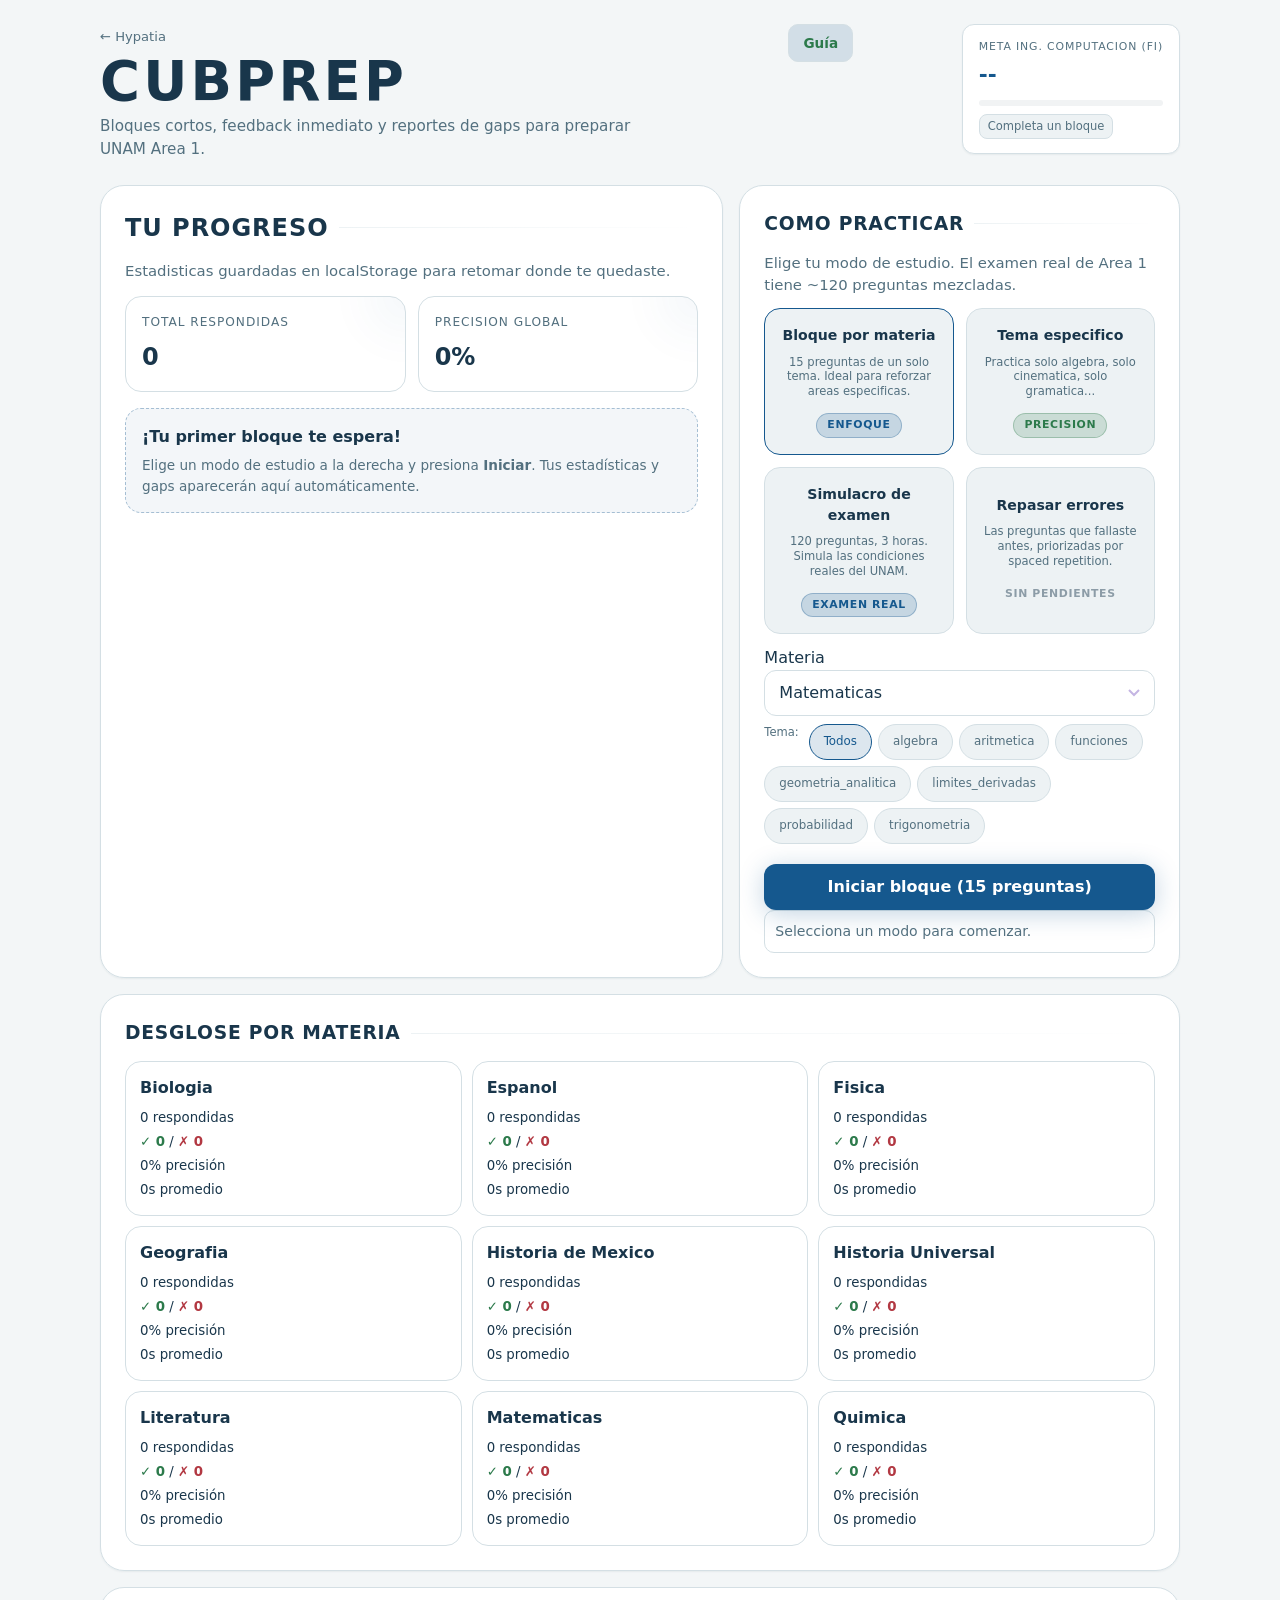
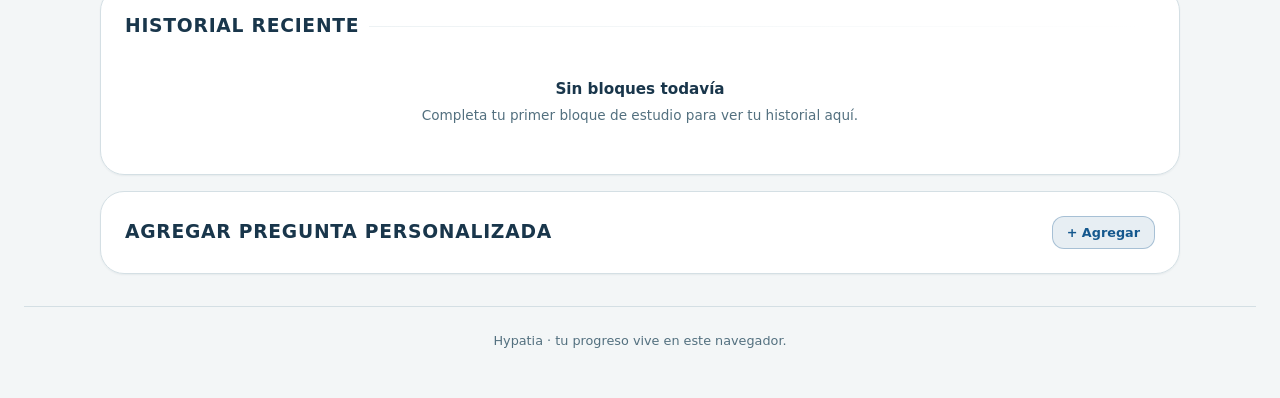
==== commit 6f0356ea: "legacy: quita emojis decorativos de la interfaz Titulos de modos, guia, videos, avisos y el pie en C" ====
--- a/CubPrep/index.html
+++ b/CubPrep/index.html
@@ -23,7 +23,7 @@
         <h1><a href="../index.html">CubPrep</a></h1>
         <p>Bloques cortos, feedback inmediato y reportes de gaps para preparar UNAM Area 1.</p>
       </div>
-      <a href="study-guide.html" class="study-guide-link" title="Guía de Estudio con Videos" target="_blank">📚 Guía</a>
+      <a href="study-guide.html" class="study-guide-link" title="Guía de Estudio con Videos" target="_blank">Guía</a>
       <div class="target-chip">
         <small>Meta Ing. Computacion (FI)</small>
         <strong id="target-score">--</strong>
@@ -53,7 +53,7 @@
               </div>
             </div>
             <div id="onboarding-nudge" class="onboarding-nudge" style="display:none;">
-              <h4>¡Tu primer bloque te espera! 🚀</h4>
+              <h4>¡Tu primer bloque te espera!</h4>
               <p>Elige un modo de estudio a la derecha y presiona <strong>Iniciar</strong>. Tus estadísticas y gaps aparecerán aquí automáticamente.</p>
             </div>
 
@@ -92,22 +92,22 @@
 
             <div class="mode-cards">
               <div class="mode-card" data-mode="subject">
-                <h4>📚 Bloque por materia</h4>
+                <h4>Bloque por materia</h4>
                 <p>15 preguntas de un solo tema. Ideal para reforzar areas especificas.</p>
                 <span class="mode-badge blue">Enfoque</span>
               </div>
               <div class="mode-card" data-mode="topic">
-                <h4>🎯 Tema especifico</h4>
+                <h4>Tema especifico</h4>
                 <p>Practica solo algebra, solo cinematica, solo gramatica...</p>
                 <span class="mode-badge green">Precision</span>
               </div>
               <div class="mode-card" data-mode="mock">
-                <h4>📝 Simulacro de examen</h4>
+                <h4>Simulacro de examen</h4>
                 <p>120 preguntas, 3 horas. Simula las condiciones reales del UNAM.</p>
                 <span class="mode-badge pink">Examen real</span>
               </div>
               <div class="mode-card" data-mode="review">
-                <h4>🔄 Repasar errores</h4>
+                <h4>Repasar errores</h4>
                 <p>Las preguntas que fallaste antes, priorizadas por spaced repetition.</p>
                 <span class="mode-badge yellow" id="review-count-badge">0 pendientes</span>
               </div>
@@ -284,14 +284,14 @@
 
               <!-- Video references from NotebookLM -->
               <div id="video-ref-section" class="explanation-section video-references" style="display:none;">
-                <h4>📹 Aprende más con videos</h4>
+                <h4>Aprende más con videos</h4>
                 <div id="video-ref-list"></div>
               </div>
 
               <!-- Report wrong answer button -->
               <div id="report-answer-section" class="report-answer-bar" style="display:none;">
                 <button id="report-answer-btn" class="btn-report">
-                  🚩 ¿Respuesta incorrecta en el banco?
+                  ¿Respuesta incorrecta en el banco?
                 </button>
                 <small id="report-answer-status" style="display:none;"></small>
               </div>
@@ -364,11 +364,12 @@
   <script src="./enhanced_explanations.js"></script>
   <script src="./video_refs.js"></script>
   <script src="./module.js"></script>
+  <script src="../shared/question-quality.js"></script>
   <script src="../shared/shuffle-options.js"></script>
   <script src="../shared/engine.js"></script>
 
   <footer style="text-align:center;padding:24px 16px;color:var(--muted);font-size:0.8rem;border-top:1px solid var(--border);margin-top:32px;">
-    Built with love for every neurodivergent mind 🧠✨
+    Hypatia · tu progreso vive en este navegador.
   </footer>
 </body>
 </html>
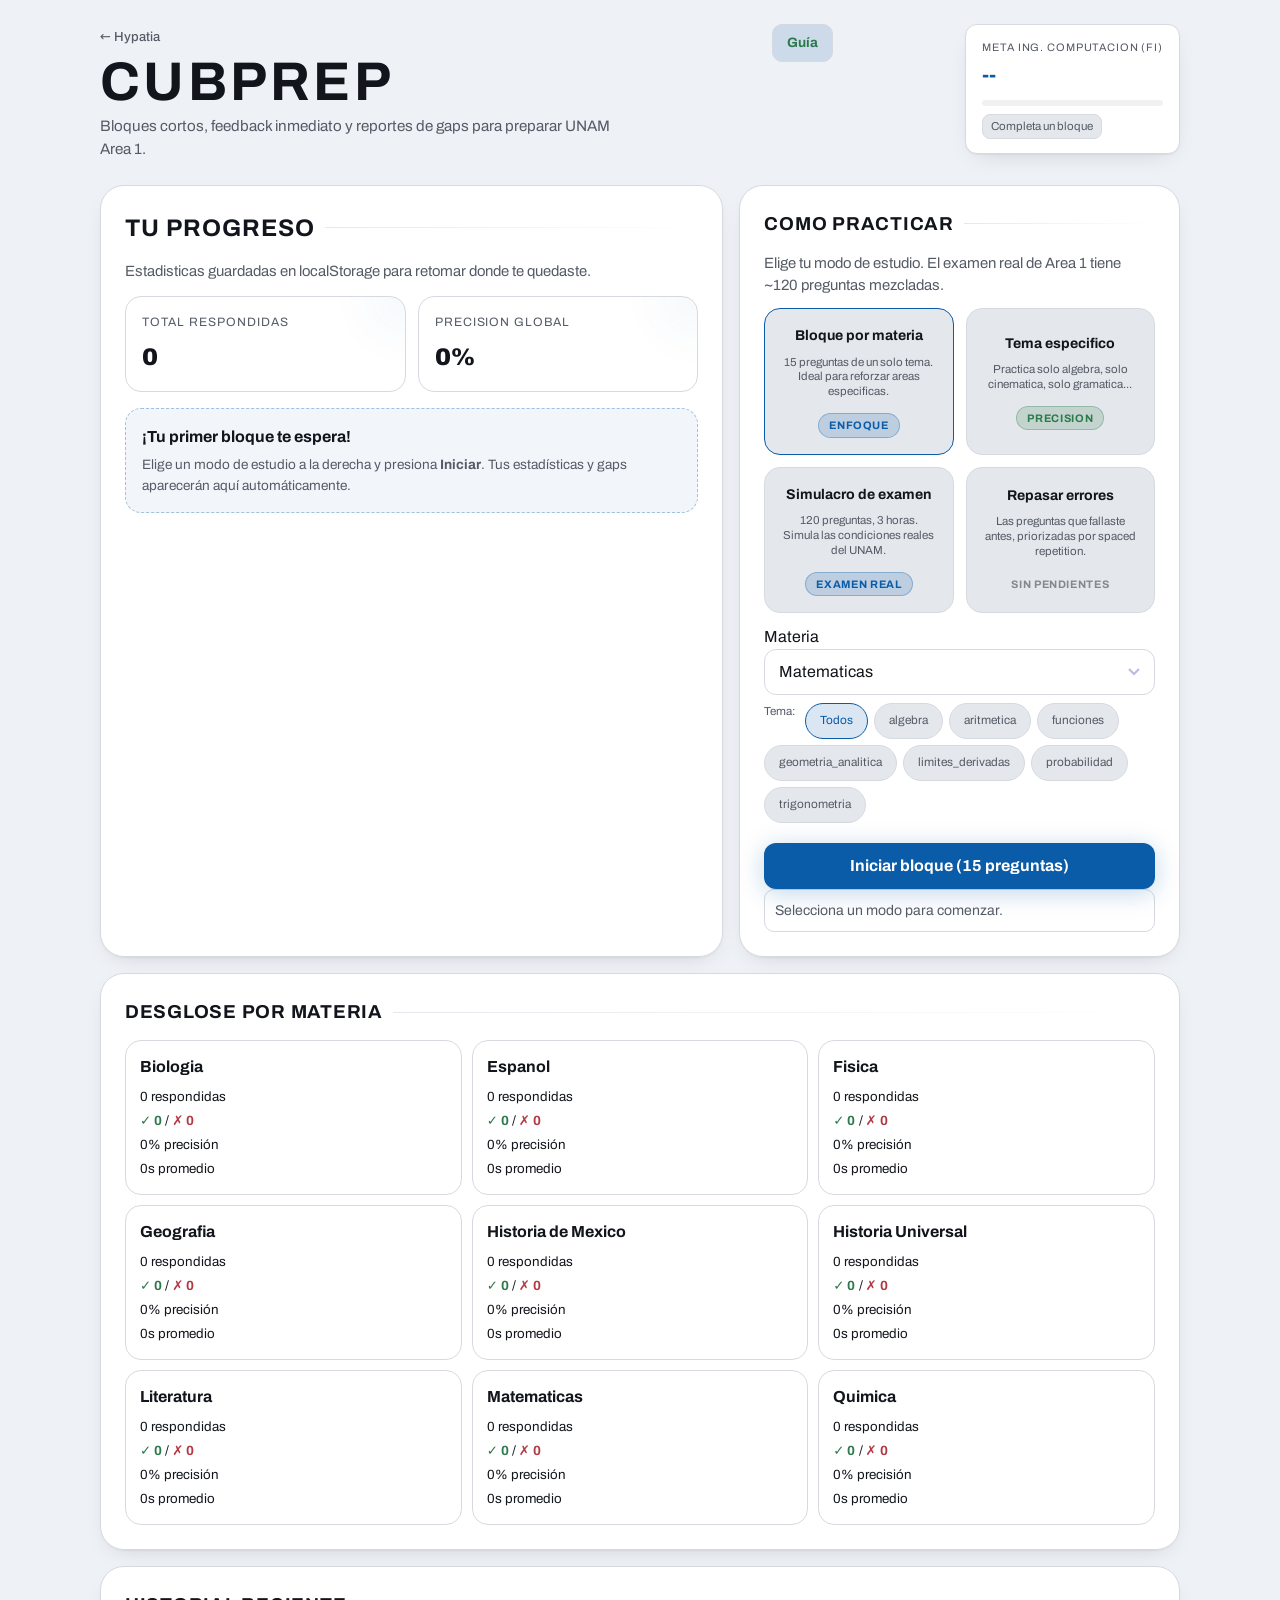
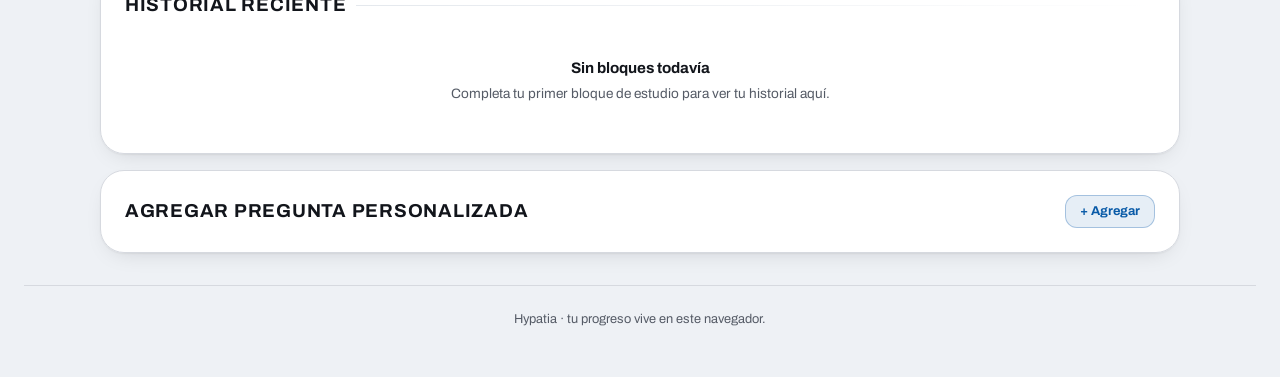
==== commit 3203df72: "feat(practice): Let learners share their score" ====
--- a/CubPrep/index.html
+++ b/CubPrep/index.html
@@ -337,6 +337,7 @@
             <ul id="topic-breakdown-list" class="list" style="margin-top:8px;"></ul>
           </div>
 
+          <div id="report-share"></div>
           <div class="quiz-actions">
             <button id="retry-btn" class="btn-secondary">Repetir</button>
             <button id="back-home-btn" class="btn-primary">Volver al home</button>
@@ -366,6 +367,7 @@
   <script src="./module.js"></script>
   <script src="../shared/question-quality.js"></script>
   <script src="../shared/shuffle-options.js"></script>
+  <script src="../shared/share-score.js"></script>
   <script src="../shared/engine.js"></script>
 
   <footer style="text-align:center;padding:24px 16px;color:var(--muted);font-size:0.8rem;border-top:1px solid var(--border);margin-top:32px;">
--- a/shared/engine.css
+++ b/shared/engine.css
@@ -167,7 +167,7 @@
     }
 
     .video-references {
-      border-left: 3px solid var(--accent-2);
+      box-shadow: inset 0 0 0 1px color-mix(in srgb, var(--accent-2) 35%, transparent); background-color: color-mix(in srgb, var(--accent-2) 7%, transparent);
       background: color-mix(in srgb, var(--accent) 5%, transparent);
       padding: 12px;
       border-radius: 8px;
@@ -654,7 +654,7 @@
 
     .tip {
       margin-top: 12px;
-      border-left: 3px solid var(--accent-3);
+      box-shadow: inset 0 0 0 1px color-mix(in srgb, var(--accent-3) 35%, transparent); background-color: color-mix(in srgb, var(--accent-3) 7%, transparent);
       padding-left: 10px;
       color: var(--ok);
       font-size: 0.92rem;
@@ -737,12 +737,12 @@
     }
 
     .explanation-section.correct-reason {
-      border-left: 3px solid var(--accent-3);
+      box-shadow: inset 0 0 0 1px color-mix(in srgb, var(--accent-3) 35%, transparent); background-color: color-mix(in srgb, var(--accent-3) 7%, transparent);
       background: color-mix(in srgb, var(--ok) 6%, transparent);
     }
 
     .explanation-section.distractor-analysis {
-      border-left: 3px solid var(--accent);
+      box-shadow: inset 0 0 0 1px color-mix(in srgb, var(--accent) 35%, transparent); background-color: color-mix(in srgb, var(--accent) 7%, transparent);
       background: color-mix(in srgb, var(--accent) 6%, transparent);
     }
 
@@ -979,7 +979,7 @@
       border-radius: 1rem;
       padding: 14px;
       background: color-mix(in srgb, var(--accent) 5%, transparent);
-      border-left: 3px solid var(--accent);
+      box-shadow: inset 0 0 0 1px color-mix(in srgb, var(--accent) 35%, transparent); background-color: color-mix(in srgb, var(--accent) 7%, transparent);
       margin-top: 10px;
     }
 
@@ -1163,15 +1163,15 @@
 
     /* === FEATURE 1: Subject card color coding by accuracy === */
     .subject-item.accuracy-good {
-      border-left: 3px solid var(--accent-3);
+      box-shadow: inset 0 0 0 1px color-mix(in srgb, var(--accent-3) 35%, transparent); background-color: color-mix(in srgb, var(--accent-3) 7%, transparent);
       background: color-mix(in srgb, var(--ok) 4%, transparent);
     }
     .subject-item.accuracy-mid {
-      border-left: 3px solid var(--warn);
+      box-shadow: inset 0 0 0 1px color-mix(in srgb, var(--warn) 35%, transparent); background-color: color-mix(in srgb, var(--warn) 7%, transparent);
       background: color-mix(in srgb, var(--warn) 4%, transparent);
     }
     .subject-item.accuracy-bad {
-      border-left: 3px solid var(--danger);
+      box-shadow: inset 0 0 0 1px color-mix(in srgb, var(--danger) 35%, transparent); background-color: color-mix(in srgb, var(--danger) 7%, transparent);
       background: color-mix(in srgb, var(--bad) 6%, transparent);
     }
 
@@ -1194,9 +1194,9 @@
       border-radius: 10px;
       background: color-mix(in srgb, var(--ink) 2%, transparent);
     }
-    .topic-breakdown-item.accuracy-bad  { border-left: 3px solid var(--danger); }
-    .topic-breakdown-item.accuracy-mid  { border-left: 3px solid var(--warn); }
-    .topic-breakdown-item.accuracy-good { border-left: 3px solid var(--accent-3); }
+    .topic-breakdown-item.accuracy-bad  { box-shadow: inset 0 0 0 1px color-mix(in srgb, var(--danger) 35%, transparent); background-color: color-mix(in srgb, var(--danger) 7%, transparent); }
+    .topic-breakdown-item.accuracy-mid  { box-shadow: inset 0 0 0 1px color-mix(in srgb, var(--warn) 35%, transparent); background-color: color-mix(in srgb, var(--warn) 7%, transparent); }
+    .topic-breakdown-item.accuracy-good { box-shadow: inset 0 0 0 1px color-mix(in srgb, var(--accent-3) 35%, transparent); background-color: color-mix(in srgb, var(--accent-3) 7%, transparent); }
     .topic-breakdown-meta {
       display: flex;
       justify-content: space-between;
